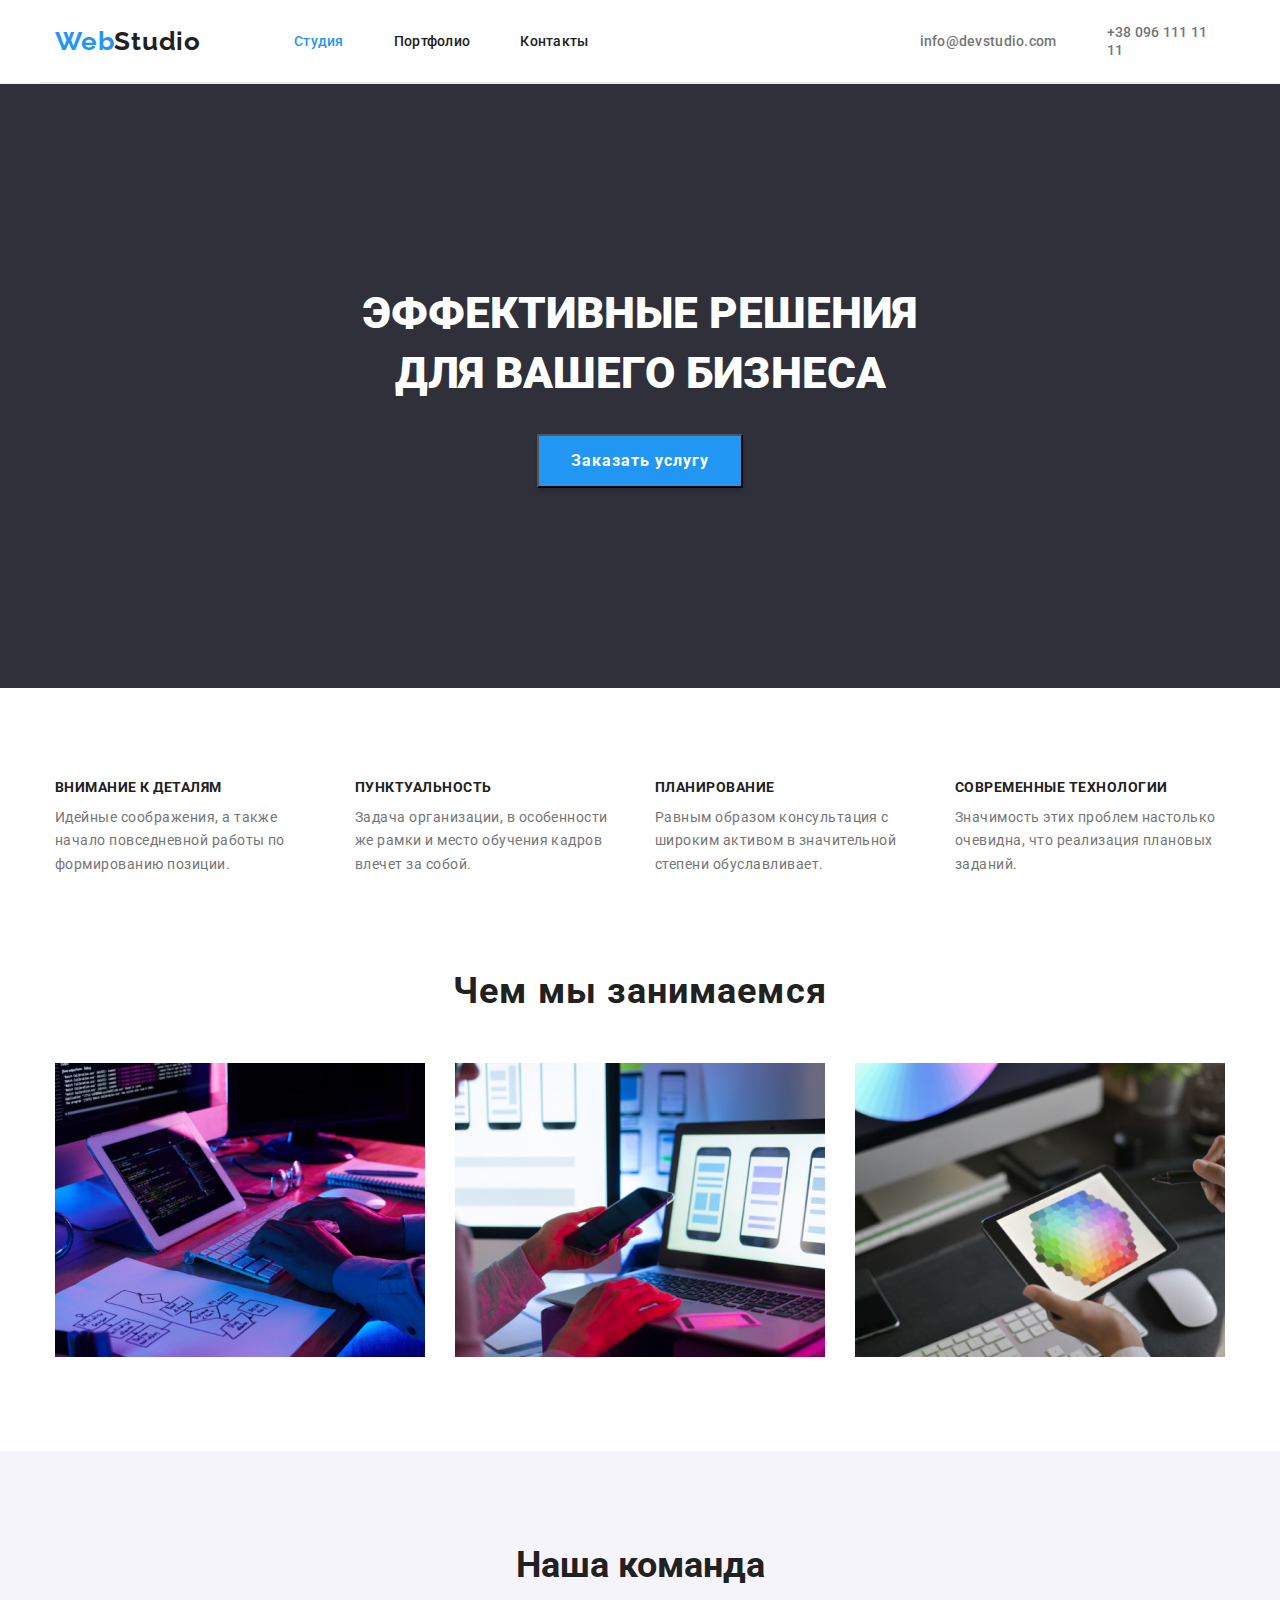
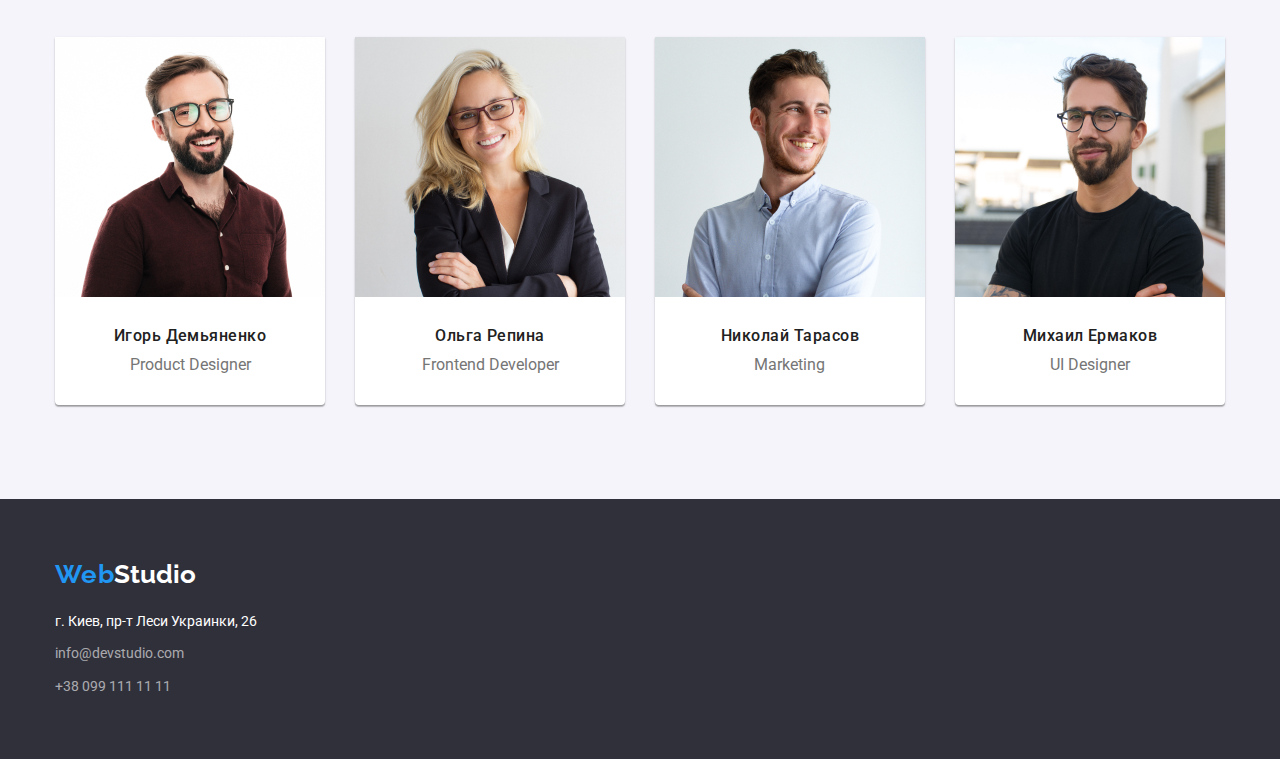
==== index.html @ 9e31efb8 "WOrk-4-Go" ====
<!DOCTYPE html>
<html lang="ru">
<head>
    <meta charset="UTF-8">
    <meta http-equiv="X-UA-Compatible" content="IE=edge">
    <meta name="viewport" content="width=device-width, initial-scale=1.0">
    <title>homework-1</title>
    <link href="https://fonts.googleapis.com/css2?family=Raleway:wght@700&family=Roboto:wght@400;500;700;900&display=swap" rel="stylesheet">
    <link rel="stylesheet" href=https://cdnjs.cloudflare.com/ajax/libs/modern-normalize/1.0.0/modern-normalize.min.css>
    <link rel="stylesheet" href="css/styles.css">
</head>
<body>
    <header class="header">
        <div class="conteiner header">
        <nav class="nav">
            <a class="logo" href="index.html"><span class="web">Web</span><span class="studio">Studio</span></a>
            <ul class="menu-list">
                <li class="item"><a class="menu-element menu-element-active" href="index.html">Студия</a></li>
                <li class="item"><a class="menu-element" href="portfolio.html">Портфолио</a></li>
                <li class="item"><a class="menu-element" href="">Контакты</a></li>
            </ul>
        </nav>
        <ul class="contacts-list">
            <li class="contact-item"><a class="header-contact" href="info@devstudio.com">info@devstudio.com</a></li>
            <li class="contact-item"><a class="header-contact" href="380961111111">+38 096 111 11 11</a></li>
        </ul>
    </div>
    </header>
    <main>
        <section class="hero section">
        <div class="conteiner">
            <h1 class="hero-text">ЭФФEКТИВНЫЕ РЕШЕНИЯ<br> ДЛЯ ВАШЕГО БИЗНЕСА</h1>
            <button class="hero-button" type="button">Заказать услугу</button>
        </div>
        </section>
        <section class="section">
            <div class="conteiner">
            <h2 class="shadow-title">Примеры работ</h2>
            <ul class="list-first">
                <li class="item-first">
                    <h3 class="title-first">ВНИМАНИЕ К ДЕТАЛЯМ</h3>
                    <p class="text-first">Идейные соображения, а также начало повседневной работы по формированию позиции.</p>
                </li>
                <li class="item-first">
                    <h3 class="title-first">ПУНКТУАЛЬНОСТЬ</h3>
                    <p class="text-first">Задача организации, в особенности же рамки и место обучения кадров влечет за собой.</p>
                </li>
                <li class="item-first">
                    <h3 class="title-first">ПЛАНИРОВАНИЕ</h3>
                    <p class="text-first">Равным образом консультация с широким активом в значительной степени обуславливает.</p>
                </li>
                <li class="item-first">
                    <h3 class="title-first">СОВРЕМЕННЫЕ ТЕХНОЛОГИИ</h3>
                    <p class="text-first">Значимость этих проблем настолько очевидна, что реализация плановых заданий.</p>
                </li>
            </ul>
            </div>
        </section>
        <section class="section section-two">
            <div class="conteiner">
            <h2 class="second-title">Чем мы занимаемся</h2>
            <ul class="second-list">
                <li class="img"><img src="images/codding.jpg" alt="codding" width=370></li>
                <li class="img"><img src="images/adaptate.jpg" alt="codding" width=370></li>
                <li class="img" ><img src="images/disign.jpg" alt="design" width=370></li>
            </ul> 
        </div>      
        </section>
        <section class="section-three section">
            <div class="conteiner">
            <h2 class="title-three">Наша команда</h2>
            <ul class="names-list">
                <li class="name">
                    <img class="foto" src="images/igor.jpg" alt="Igor" width=270 height=260>
                <div class="names-info">
                    <h3 class="title-name">Игорь Демьяненко</h3>
                    <p class="name-info">Product Designer</p>
                </div>
                </li>
                <li class="name">
                    <img class="foto" src="images/olga.jpg" alt="Olga" width=270 height=260>
                <div class="names-info">
                    <h3 class="title-name">Ольга Репина</h3>
                    <p class="name-info">Frontend Developer</p>
                </div>
                </li>
                <li class="name">
                    <img class="foto" src="images/nikolai.jpg" alt="Nikolai" width=270 height=260>
                <div class="names-info">
                    <h3 class="title-name">Николай Тарасов</h3>
                    <p class="name-info">Marketing</p>
                </div>
                </li>
                <li class="name">
                    <img class="foto" src="images/mihail.jpg" alt="Mihail" width=270 height=260>
                <div class="names-info">
                    <h3 class="title-name">Михаил Ермаков</h3>
                    <p class="name-info">UI Designer</p>
                </div>
                </li>
            </ul>
        </div>
        </section>
    </main>
    <footer class="footer">
        <div class="conteiner">
        <a href="index.html"><span class="web">Web</span><span class="studio-footer">Studio</span></a>
            <address class="address-info">
            <p class="address">г. Киев, пр-т Леси Украинки, 26</p>
            <ul class="info-footer-list">
                <li class="footer-item"><a class="info" href="info@devstudio.com">info@devstudio.com</a></li>
                <li class="footer-item"><a class="info" href="380991111111">+38 099 111 11 11</a></li>
            </ul>
        </address>
        </div>
    </footer>
</body>
</html>
---- css/styles.css ----
:root {
    --border-color:#eeeeee;
    --border-color-header:#ECECEC;
    --background-color: #ffffff;
    --background-footer: #2F303A;
    --background-section-three: #F5F4FA;
    --portfolio-background:#ffffff;
    --text-color: #212121;
    --under-text-color: #757575;
    --animation-links: #2196F3;
    --animation-bottons: #2196F3;
    --buttons-background: #F5F4FA;
    --animation-button-focus:#ffffff;
    --logo: #2196F3; 
    --log:#ffffff;
    --address:#ffffff;
    --info:rgba(255, 255, 255, 0.6);
    --shadow-title: #ffffff;
    --background-hero: #2F303A;
    --hero-color:#ffffff;
    --hero-button-background:#2196F3;
    --hero-button-color:#ffffff;
    --border-name:#ffffff;

}
body{
    font-family: Roboto, sans-serif;
    font-style: normal;
    font-weight: normal;
    color: var(--text-color);
 }
 a {text-decoration: none}
 ul{list-style: none}
    h1,
    h2,
    h3,
    h4, 
    h5,
    h6,
    ul,
    p {margin: 0; padding: 0}
    img{
        display: block;
        width: 100%;
        height: auto;
    }
.conteiner  {
    width: 1200px;
    margin: 0 auto;
    padding:0 15px;
}
.section{
    padding-top: 94px ;
    padding-bottom: 94px;
}
 /* HEADER */
 .header{
    display:flex;
    border-bottom: 1px solid var(--border-color-header);
}
 .nav{
     display:flex;
     align-items: center;
 }
 .menu-list{
     display: flex;
     margin-right: 331px;
     margin-left: 93px;
}
.item, .menu-element, .header-contact{
     padding-bottom: 32px;
     padding-top: 32px;
}
 .item:not(:first-child) {
     margin-left: 50px;
 }
 .contacts-list{
     display: flex;
     align-items: center;
}
.contacts-list .contact-item:last-child{
    margin-left: 50px;
 }
 .web, .studio{
    font-family: Raleway;
    font-weight: bold;
    font-size: 26px;
    line-height: 1.19; 
    color: var(--text-color);
    letter-spacing: 0.03em;
    padding-bottom: 25px;
    padding-top: 24px;
}
 .web{
     color:var(--logo);
     letter-spacing: 0.03em;
 }
 .menu-element{
    font-weight: 500;
    font-size: 14px;
    line-height: 1.14;
    letter-spacing: 0.02em;
    color:inherit;
 }
 .menu-element:focus, .menu-element:hover {
     color:var(--animation-links);

 }
 .menu-element-active{
     color: var(--animation-links);
 }
 .header-contact{
    font-weight: 500;
    font-size: 14px;
    line-height: 1.14;
    letter-spacing: 0.02em;
    color: var(--under-text-color);}
.header-contact:focus, .header-contact:hover {
        color:var(--animation-links);

}
 /* FOOTER */
.footer{
    background-color: var(--background-footer);
    padding-top: 60px;
    padding-bottom: 60px;
}

 .studio-footer{
    font-family: Raleway;
    font-weight: bold;
    font-size: 26px;
    line-height: 1.19;
    color: var(--log);
    }
.address-info{
    margin-top: 20px; 
}
.address{
    font-style: normal; /*destroed italic */
    font-weight: normal;
    font-size: 14px;
    line-height: 1.71;
    color: var(--log);
    margin-bottom: 9px;
}
.info{
    font-style: normal; /*destroed italic */
    font-size: 14px;
    line-height: 1.71;
    color: var(--info);
}
.footer-item{
margin-top: 9px;
}
.info:focus, .info:hover{
    color:var(--animation-links);
}

 /* INDEX-MAIN */
 /* hero-section */
 .shadow-title{
    color: var(--shadow-title);
    margin-bottom: -30px;
 }
 .shadow-title-portfolio{
 color: var(--portfolio-background);
 }
 .hero{
     background-color: var(--background-hero);
     color: var(--hero-color);
     display: flex;
     flex-direction: column;
     align-items: center;
     padding-top: 200px;
     padding-bottom: 200px;
 }
.hero-text{
    font-weight: 900;
    font-size: 44px;
    line-height: 1.36;
    margin-bottom: 30px;
    display: flex;
    text-align: center;
    justify-content: center;
}
 .hero-button{
    font-family: inherit;
     background-color: var(--hero-button-background);
     color: var(--hero-button-color);
     font-weight: bold;
     font-size: 16px;
     line-height: 1.87;
     cursor:pointer;
     padding: 10px 32px 10px 32px;
     letter-spacing: 0.06em;
     display: flex;
     justify-content: center;
     margin: auto;
     box-shadow: 0px 4px 4px rgba(0, 0, 0, 0.15);
}
/* section-one */
.list-first{
    display: flex;
    letter-spacing: 0.03em;
}
.list-first .item-first{
    width: 270px;
}
.list-first .item-first:not(:first-child){
    margin-left: 30px;
}
.title-first{
    font-weight: bold;
    font-size: 14px;
    line-height: 1.14;
    margin-bottom: 10px;
}
.text-first{
    font-size: 14px;
    line-height: 1.71;
    color: var(--under-text-color);
}
/* section-two */
.section-two{
    padding-top: 0px;
}
.second-title{
    font-weight: bold;
    font-size: 36px;
    line-height: 1.16;
    letter-spacing: 0.03em;
    margin-bottom: 50px;
    display: flex;
    justify-content: center;
}
.second-list{
    display: flex;
}
.second-list .img:not(:last-child){
    margin-right: 30px;
}

/* section-three */
.section-three{
background-color: var(--background-section-three);align-items: center;
}
.card-three{
    display: flex;
    flex-direction: column;
    align-items: center;
}
.title-three{
    font-weight: bold;
    font-size: 36px;
    line-height: 1.16;
    display: flex;
    justify-content: center;
    margin-bottom: 50px;
}
.names-list{
    display: flex;
}
.names-list .name:not(:last-child){
        margin-right: 30px;
    }
.names-info{
    display: flex;
    flex-direction: column;
    align-items: center;
    padding-top: 30px;
    padding-bottom: 30px;

}
.name{
    display: flex;
    flex-direction: column;
    align-items: center;
    border-radius: 0px 0px 4px 4px;
    box-shadow: 0px 1px 3px rgba(0, 0, 0, 0.12),0px 1px 1px rgba(0, 0, 0, 0.14), 0px 2px 1px rgba(0, 0, 0, 0.2);
    background-color: var(--border-name);
}
.title-name{
    font-weight: 500;
    font-size: 16px;
    line-height: 1.18;
    letter-spacing: 0.03em;
    margin-bottom: 10px;
}
.name-info{
    font-size: 16px;
    line-height: 1.18;
    color: var(--under-text-color);
}
/* PORTFOLIO-MAIN */
/* buttons */
.portfolio{
    background-color:var(--portfolio-background);
}
.portfolio-menu-item{
    border-radius: 4px;
}
.portfolio-menu-list{
    display: flex;
    justify-content: center;
    margin-bottom: 50px;
}
.portfolio-menu-item:not(:last-child){
    margin-right: 8px;
}
.button-item{
    font-family: inherit;
    font-weight: 500;
    font-size: 16px;
    line-height: 1.62;
    cursor:pointer;
    letter-spacing: 0.03em;
    background-color: var(--buttons-background);
    padding: 6px 22px;
    border:none;
    border-radius: 4px;
}
.active{
    background-color: var(--animation-bottons);
    color: var(--animation-button-focus); 
}
.button-item:hover,
.button-item:focus{
    background-color: var(--animation-bottons);
    color: var(--animation-button-focus);
}
/* portfolio */
.portfolio-menu{
display: flex;
flex-wrap: wrap;
}
.portfolio-item:nth-child(3n + 3){
    margin-right: 0;
    }
.portfolio-item:nth-last-child(-n + 3){
    margin-bottom: 0;
    }
.portfolio-item{
margin-right:30px;
margin-bottom: 30px;
}
.portfolio-info{
border-left: 1px solid var(--border-color);
border-bottom: 1px solid var(--border-color);
border-right: 1px solid var(--border-color);
padding-top: 20px;
padding-left: 24px;
padding-bottom: 20px;
}
.portfolio-title{
    font-weight: bold;
    font-size: 18px;
    line-height: 2;
    color: var(--text-color);
    margin-bottom: 4px;
}
.portfolio-text{
    font-size: 16px;
    line-height: 1.87;
    color: var(--under-text-color);
}
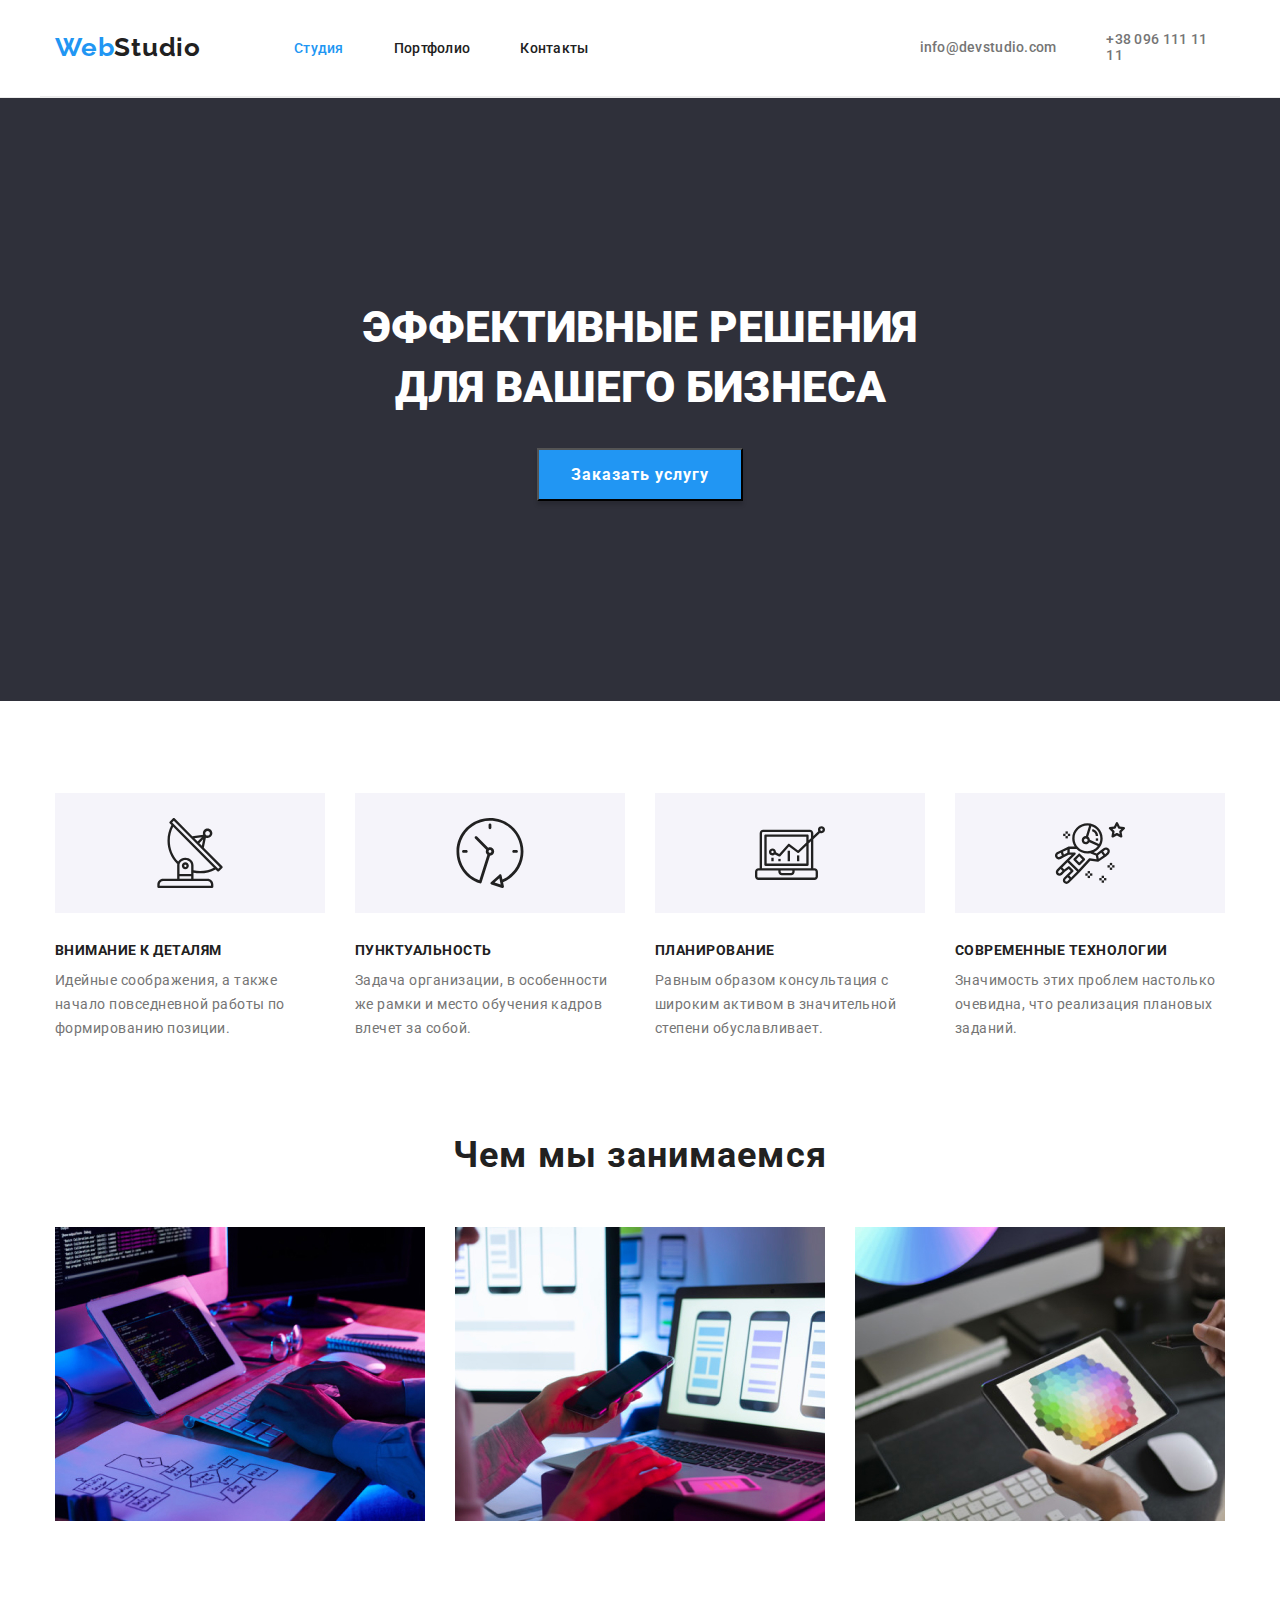
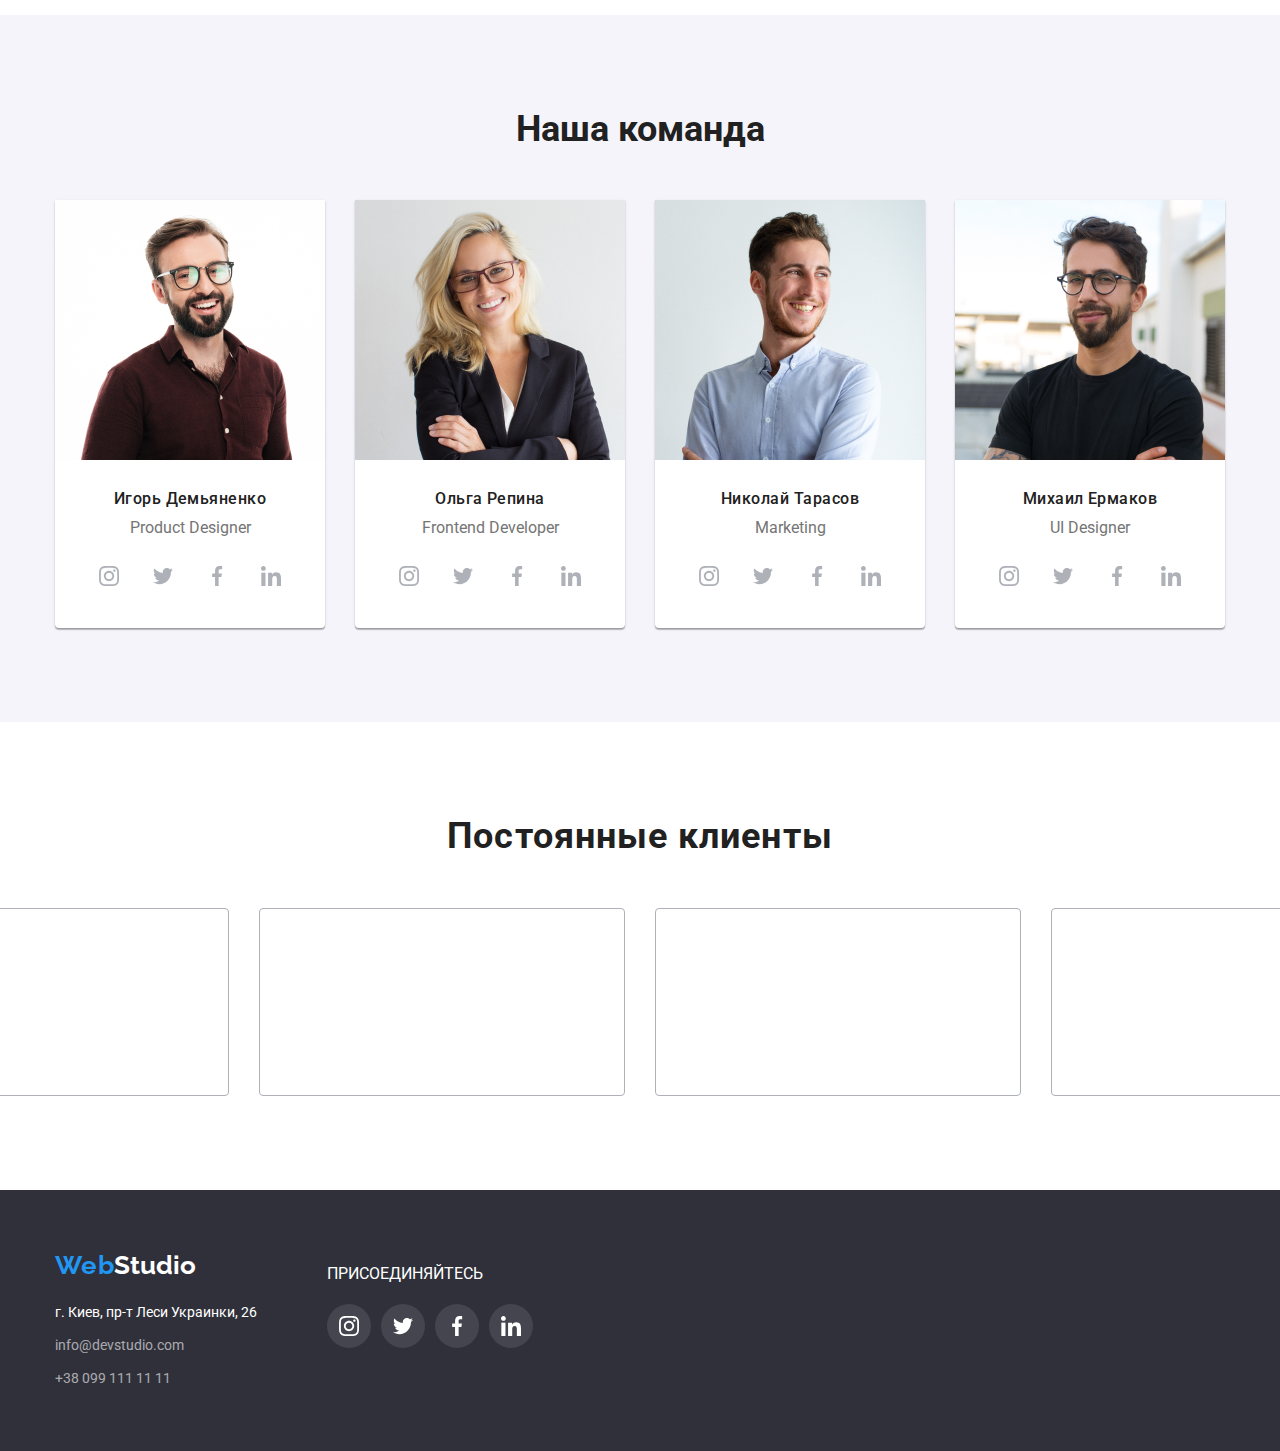
==== commit 5a7fc175: "conp" ====
--- a/index.html
+++ b/index.html
@@ -21,9 +21,17 @@
             </ul>
         </nav>
         <ul class="contacts-list">
-            <li class="contact-item"><a class="header-contact" href="info@devstudio.com">info@devstudio.com</a></li>
-            <li class="contact-item"><a class="header-contact" href="380961111111">+38 096 111 11 11</a></li>
-        </ul>
+            <li class="contact-item"> 
+                <a class="header-contact" href="info@devstudio.com">
+                    <svg class="icon-mail" width="16" height="12">
+                        <use href="./images/symbol-defs.svg#envelope"></use>
+                    </svg>info@devstudio.com</a></li>
+            <li class="contact-item">
+                <a class="header-contact" href="380961111111">
+                    <svg class="icon-phone" width="10" height="16">
+                        <use href="./images/symbol-defs.svg#telefon"></use>
+                    </svg>+38 096 111 11 11</a></li>
+            </ul>
     </div>
     </header>
     <main>
@@ -38,18 +46,38 @@
             <h2 class="shadow-title">Примеры работ</h2>
             <ul class="list-first">
                 <li class="item-first">
+                    <div class="icon-background">
+                    <svg class="icon-first" width="70" height="70">
+                        <use href="./images/symbol-defs.svg#antenna"></use>
+                    </svg>
+                    </div>
                     <h3 class="title-first">ВНИМАНИЕ К ДЕТАЛЯМ</h3>
                     <p class="text-first">Идейные соображения, а также начало повседневной работы по формированию позиции.</p>
                 </li>
                 <li class="item-first">
+                    <div class="icon-background">
+                    <svg class="icon-first" width="70" height="70">
+                        <use href="./images/symbol-defs.svg#clock"></use>
+                    </svg>
+                    </div>
                     <h3 class="title-first">ПУНКТУАЛЬНОСТЬ</h3>
                     <p class="text-first">Задача организации, в особенности же рамки и место обучения кадров влечет за собой.</p>
                 </li>
                 <li class="item-first">
+                    <div class="icon-background">
+                    <svg class="icon-first" width="70" height="70">
+                        <use href="./images/symbol-defs.svg#diagram"></use>
+                    </svg>
+                    </div>
                     <h3 class="title-first">ПЛАНИРОВАНИЕ</h3>
                     <p class="text-first">Равным образом консультация с широким активом в значительной степени обуславливает.</p>
                 </li>
                 <li class="item-first">
+                    <div class="icon-background">
+                    <svg class="icon-first" width="70" height="70">
+                        <use href="./images/symbol-defs.svg#astronaut"></use>
+                    </svg>
+                    </div>
                     <h3 class="title-first">СОВРЕМЕННЫЕ ТЕХНОЛОГИИ</h3>
                     <p class="text-first">Значимость этих проблем настолько очевидна, что реализация плановых заданий.</p>
                 </li>
@@ -75,6 +103,28 @@
                 <div class="names-info">
                     <h3 class="title-name">Игорь Демьяненко</h3>
                     <p class="name-info">Product Designer</p>
+                    <ul class="icon-names-info">
+                        <li class="icon-list">
+                            <svg class="icon-name" width="20" height="20">
+                                <use href="./images/symbol-defs.svg#instagram"></use>
+                            </svg>
+                        </li>
+                        <li class="icon-list">
+                            <svg class="icon-name" width="20" height="20">
+                                <use href="./images/symbol-defs.svg#twitter"></use>
+                            </svg>
+                        </li>
+                        <li class="icon-list">
+                            <svg class="icon-name" width="20" height="20">
+                                <use href="./images/symbol-defs.svg#facebook"></use>
+                            </svg>
+                        </li>
+                        <li class="icon-list">
+                            <svg class="icon-name" width="20" height="20">
+                                <use href="./images/symbol-defs.svg#linkedin"></use>
+                            </svg>                  
+                        </li>
+                    </ul>
                 </div>
                 </li>
                 <li class="name">
@@ -82,6 +132,28 @@
                 <div class="names-info">
                     <h3 class="title-name">Ольга Репина</h3>
                     <p class="name-info">Frontend Developer</p>
+                    <ul class="icon-names-info">
+                        <li class="icon-list">
+                            <svg class="icon-name" width="20" height="20">
+                                <use href="./images/symbol-defs.svg#instagram"></use>
+                            </svg>
+                        </li>
+                        <li class="icon-list">
+                            <svg class="icon-name" width="20" height="20">
+                                <use href="./images/symbol-defs.svg#twitter"></use>
+                            </svg>
+                        </li>
+                        <li class="icon-list">
+                            <svg class="icon-name" width="20" height="20">
+                                <use href="./images/symbol-defs.svg#facebook"></use>
+                            </svg>
+                        </li>
+                        <li class="icon-list">
+                            <svg class="icon-name" width="20" height="20">
+                                <use href="./images/symbol-defs.svg#linkedin"></use>
+                            </svg>                  
+                        </li>
+                    </ul>
                 </div>
                 </li>
                 <li class="name">
@@ -89,6 +161,28 @@
                 <div class="names-info">
                     <h3 class="title-name">Николай Тарасов</h3>
                     <p class="name-info">Marketing</p>
+                    <ul class="icon-names-info">
+                        <li class="icon-list">
+                            <svg class="icon-name" width="20" height="20">
+                                <use href="./images/symbol-defs.svg#instagram"></use>
+                            </svg>
+                        </li>
+                        <li class="icon-list">
+                            <svg class="icon-name" width="20" height="20">
+                                <use href="./images/symbol-defs.svg#twitter"></use>
+                            </svg>
+                        </li>
+                        <li class="icon-list">
+                            <svg class="icon-name" width="20" height="20">
+                                <use href="./images/symbol-defs.svg#facebook"></use>
+                            </svg>
+                        </li>
+                        <li class="icon-list">
+                            <svg class="icon-name" width="20" height="20">
+                                <use href="./images/symbol-defs.svg#linkedin"></use>
+                            </svg>                  
+                        </li>
+                    </ul>
                 </div>
                 </li>
                 <li class="name">
@@ -96,14 +190,74 @@
                 <div class="names-info">
                     <h3 class="title-name">Михаил Ермаков</h3>
                     <p class="name-info">UI Designer</p>
+                    <ul class="icon-names-info">
+                        <li class="icon-list">
+                            <svg class="icon-name" width="20" height="20">
+                                <use href="./images/symbol-defs.svg#instagram"></use>
+                            </svg>
+                        </li>
+                        <li class="icon-list">
+                            <svg class="icon-name" width="20" height="20">
+                                <use href="./images/symbol-defs.svg#twitter"></use>
+                            </svg>
+                        </li>
+                        <li class="icon-list">
+                            <svg class="icon-name" width="20" height="20">
+                                <use href="./images/symbol-defs.svg#facebook"></use>
+                            </svg>
+                        </li>
+                        <li class="icon-list">
+                            <svg class="icon-name" width="20" height="20">
+                                <use href="./images/symbol-defs.svg#linkedin"></use>
+                            </svg>                  
+                        </li>
+                    </ul>
                 </div>
                 </li>
             </ul>
+        </div>
+        </section>
+        <section class="section">
+        <div class="conteiner clients-section">
+            <h2 class="clients-title">Постоянные клиенты</h2>
+        <ul class="clients">
+            <li class="clients-icon">
+                <svg class="icon-client">
+                    <use href="./images/symbol-defs.svg#Logo"></use>
+                </svg>
+            </li>
+            <li class="clients-icon">
+                <svg class="icon-client">
+                    <use href="./images/symbol-defs.svg#Logo-1"></use>
+                </svg>
+            </li>
+            <li class="clients-icon">
+                <svg class="icon-client">
+                    <use href="./images/symbol-defs.svg#Logo-2"></use>
+                </svg>
+            </li>
+            <li class="clients-icon">
+                <svg class="icon-client">
+                    <use href="./images/symbol-defs.svg#Logo-3"></use>
+                </svg>
+            </li>
+            <li class="clients-icon">
+                <svg class="icon-client">
+                    <use href="./images/symbol-defs.svg#Logo-4"></use>
+                </svg>
+            </li>  
+            <li class="clients-icon">
+                <svg class="icon-client">
+                    <use href="./images/symbol-defs.svg#Logo-5"></use>
+                </svg>
+            </li>  
+        </ul>
         </div>
         </section>
     </main>
     <footer class="footer">
-        <div class="conteiner">
+        <div class="conteiner conteiner-position">
+        <div>
         <a href="index.html"><span class="web">Web</span><span class="studio-footer">Studio</span></a>
             <address class="address-info">
             <p class="address">г. Киев, пр-т Леси Украинки, 26</p>
@@ -113,6 +267,39 @@
             </ul>
         </address>
         </div>
+        <div class="join-place">
+        <p class="join">ПРИСОЕДИНЯЙТЕСЬ</p>
+        <ul class="icon-footer-info">
+            <li class="icon-list-footer">
+                <svg class="icon-footer" width="20" height="20">
+                    <use href="./images/symbol-defs.svg#instagram"></use>
+                </svg>
+            </li>
+            <li class="icon-list-footer">
+                <svg class="icon-footer" width="20" height="20">
+                    <use href="./images/symbol-defs.svg#twitter"></use>
+                </svg>
+            </li>
+            <li class="icon-list-footer">
+                <svg class="icon-footer" width="20" height="20">
+                    <use href="./images/symbol-defs.svg#facebook"></use>
+                </svg>
+            </li>
+            <li class="icon-list-footer">
+                <svg class="icon-footer" width="20" height="20">
+                    <use href="./images/symbol-defs.svg#linkedin"></use>
+                </svg>                  
+            </li>
+        </ul>
+        </div>
+        </div>
     </footer>
 </body>
-</html>+</html>
+
+                            
+                            
+                            
+                            
+                            
+                            --- a/css/styles.css
+++ b/css/styles.css
@@ -10,7 +10,7 @@
     --animation-links: #2196F3;
     --animation-bottons: #2196F3;
     --buttons-background: #F5F4FA;
-    --animation-button-focus:#ffffff;
+    --animatmaion-button-focus:#ffffff;
     --logo: #2196F3; 
     --log:#ffffff;
     --address:#ffffff;
@@ -21,6 +21,8 @@
     --hero-button-background:#2196F3;
     --hero-button-color:#ffffff;
     --border-name:#ffffff;
+    --icon-background:#F5F4FA;
+    --icon-names-color:#AFB1B8;
 
 }
 body{
@@ -64,7 +66,7 @@
  }
  .menu-list{
      display: flex;
-     margin-right: 331px;
+     margin-right: 305px;
      margin-left: 93px;
 }
 .item, .menu-element, .header-contact{
@@ -79,7 +81,7 @@
      align-items: center;
 }
 .contacts-list .contact-item:last-child{
-    margin-left: 50px;
+    margin-left: 30px;
  }
  .web, .studio{
     font-family: Raleway;
@@ -88,8 +90,7 @@
     line-height: 1.19; 
     color: var(--text-color);
     letter-spacing: 0.03em;
-    padding-bottom: 25px;
-    padding-top: 24px;
+    
 }
  .web{
      color:var(--logo);
@@ -110,14 +111,28 @@
      color: var(--animation-links);
  }
  .header-contact{
+    display: flex;
+    align-items: center;
     font-weight: 500;
     font-size: 14px;
     line-height: 1.14;
     letter-spacing: 0.02em;
     color: var(--under-text-color);}
-.header-contact:focus, .header-contact:hover {
+    .header-contact:focus, .header-contact:hover {
         color:var(--animation-links);
-
+        fill:var(--animation-links);
+}
+.header-contact:focus .icon-mail, .header-contact:hover .icon-mail  {
+    color:var(--animation-links);
+    fill:var(--animation-links);
+}
+.header-contact:focus .icon-phone, .header-contact:hover .icon-phone  {
+    color:var(--animation-links);
+    fill:var(--animation-links);
+}
+.icon-mail, .icon-phone{
+    margin-right: 10px;
+    fill: var(--under-text-color);
 }
  /* FOOTER */
 .footer{
@@ -155,6 +170,38 @@
 }
 .info:focus, .info:hover{
     color:var(--animation-links);
+}
+.conteiner-position{
+    display: flex;
+}
+.icon-footer-info{
+    display: flex;
+    align-items: center;
+    margin-top: 20px;
+}
+.icon-footer{
+    display: flex;
+    align-items: center;
+}
+.icon-list-footer{
+    padding: 12px;
+    background: rgba(255, 255, 255, 0.1);
+    border-radius: 50%;
+}
+.icon-list-footer:hover, .icon-list-footer:focus{
+background-color: var(--animation-bottons);
+cursor: pointer;
+}
+.join-place{
+    margin-top: 15px;
+    margin-left: 70px;
+    fill: var(--animatmaion-button-focus);
+}
+.icon-footer-info .icon-list-footer:not(:last-child){
+    margin-right: 10px;
+}
+.join{
+    color: var(--address);   
 }
 
  /* INDEX-MAIN */
@@ -204,8 +251,15 @@
     display: flex;
     letter-spacing: 0.03em;
 }
-.list-first .item-first{
-    width: 270px;
+.icon-background{
+    display: flex;
+    justify-content: center;
+    padding: 25px 100px;
+    margin-bottom: 30px;
+    background-color: var(--icon-background);
+}
+.icon-first{
+    fill:var(--text-color);
 }
 .list-first .item-first:not(:first-child){
     margin-left: 30px;
@@ -240,7 +294,35 @@
 .second-list .img:not(:last-child){
     margin-right: 30px;
 }
-
+/*Klients-section*/
+.clients-section{
+    display: flex;
+    flex-direction: column;
+    align-items: center;
+}
+.clients-title{
+font-weight: bold;
+font-size: 36px;
+line-height: 1.16;
+letter-spacing: 0.03em;
+color: var(--text-color);
+}
+.clients{
+    display: flex;
+    margin-top: 50px;
+}
+.clients-icon{
+    border: 1px solid var(--icon-names-color);
+    border-radius: 4px;
+    padding: 16px 32px;
+}
+.icon-client{
+    fill: var(--icon-names-color);
+}
+
+.clients .clients-icon:not(:last-child){
+margin-right: 30px;
+}
 /* section-three */
 .section-three{
 background-color: var(--background-section-three);align-items: center;
@@ -260,6 +342,7 @@
 }
 .names-list{
     display: flex;
+
 }
 .names-list .name:not(:last-child){
         margin-right: 30px;
@@ -278,7 +361,7 @@
     align-items: center;
     border-radius: 0px 0px 4px 4px;
     box-shadow: 0px 1px 3px rgba(0, 0, 0, 0.12),0px 1px 1px rgba(0, 0, 0, 0.14), 0px 2px 1px rgba(0, 0, 0, 0.2);
-    background-color: var(--border-name);
+    background-color: var(--background-color);
 }
 .title-name{
     font-weight: 500;
@@ -291,6 +374,31 @@
     font-size: 16px;
     line-height: 1.18;
     color: var(--under-text-color);
+}
+.icon-names-info{
+    display: flex;
+    margin-top: 16px;
+}
+.icon-list{
+    background-color:var(--background-color);
+    border-radius: 50%;
+    padding: 12px;
+}
+.icon-list:hover, .icon-list:focus{
+    background-color: var(--animation-bottons) ;
+    fill: var(--background-color);
+    cursor:pointer;
+}
+.icon-list:not(:last-child){
+    margin-right:10px;
+}
+.icon-name{
+    fill:var(--icon-names-color);
+    display: flex;
+    align-items: center;
+}
+.icon-list:hover .icon-name, .icon-list:focus .icon-name{
+    fill: var(--background-color);
 }
 /* PORTFOLIO-MAIN */
 /* buttons */
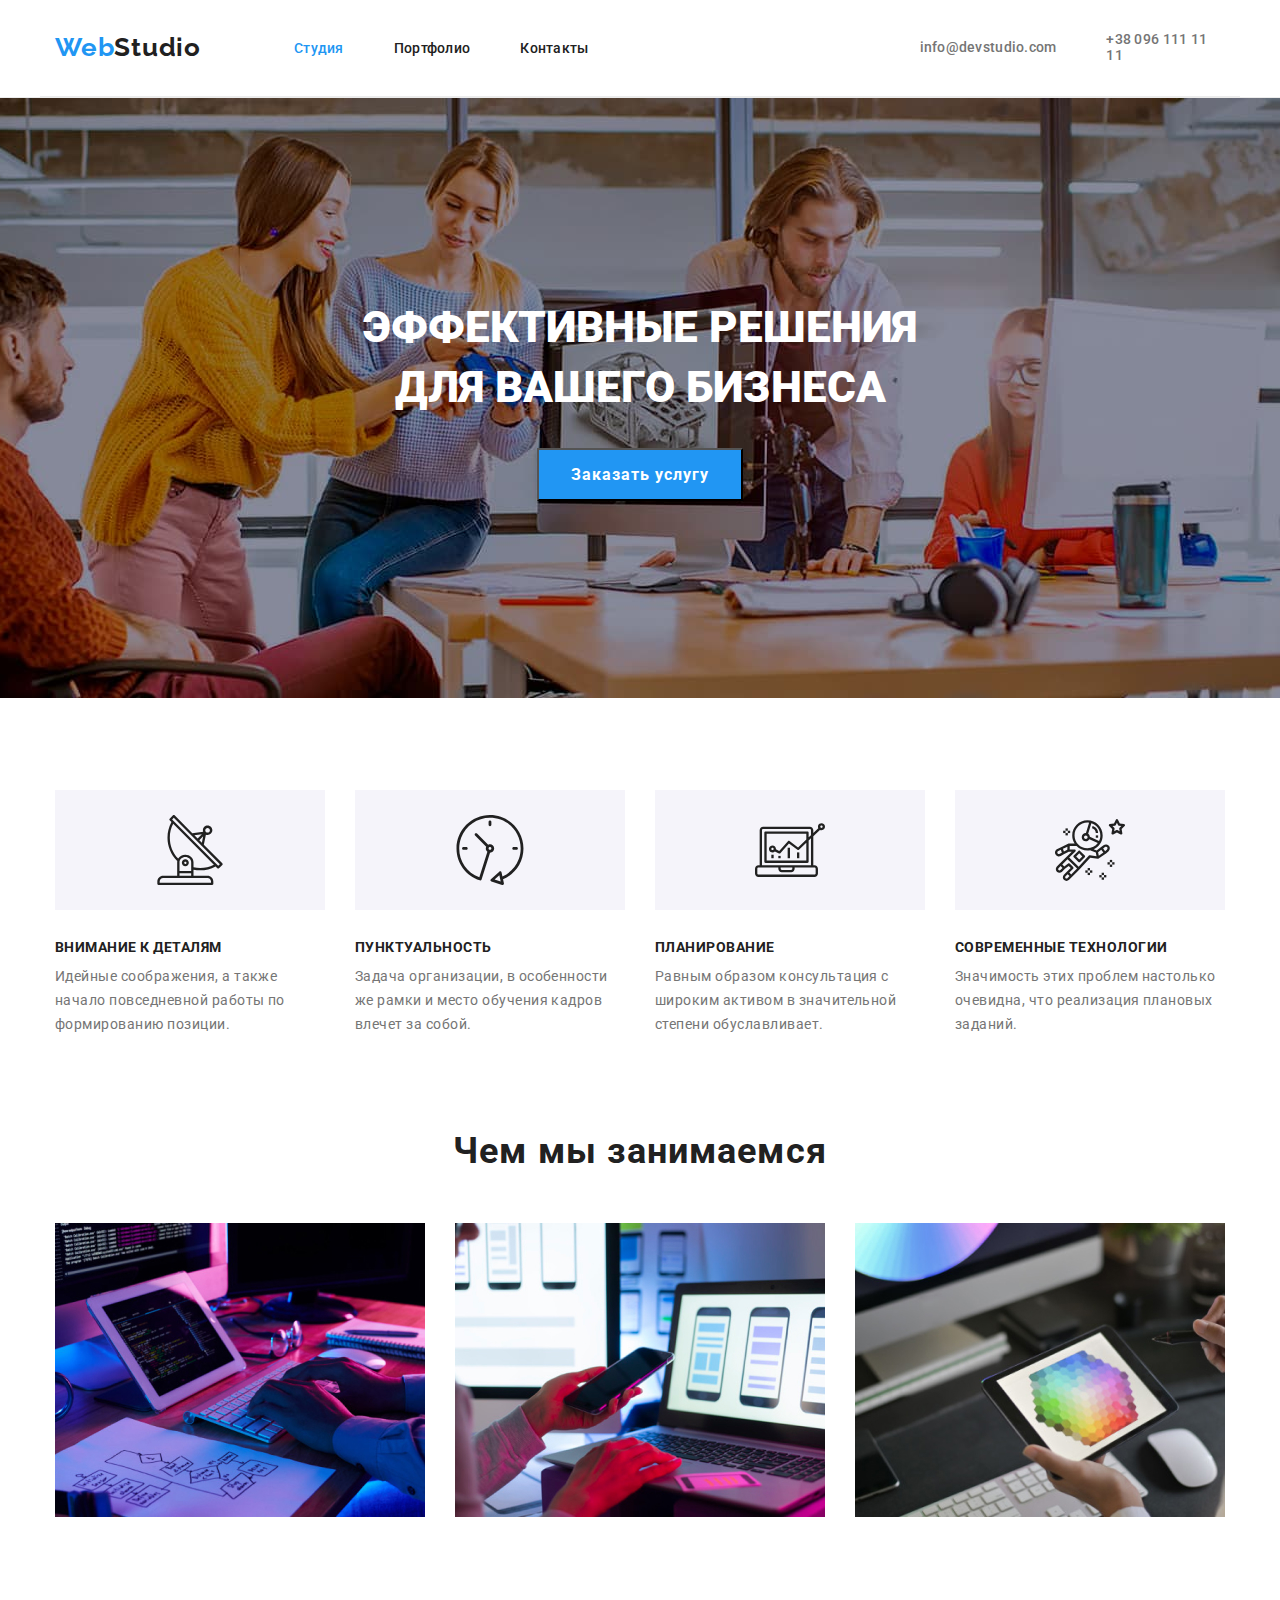
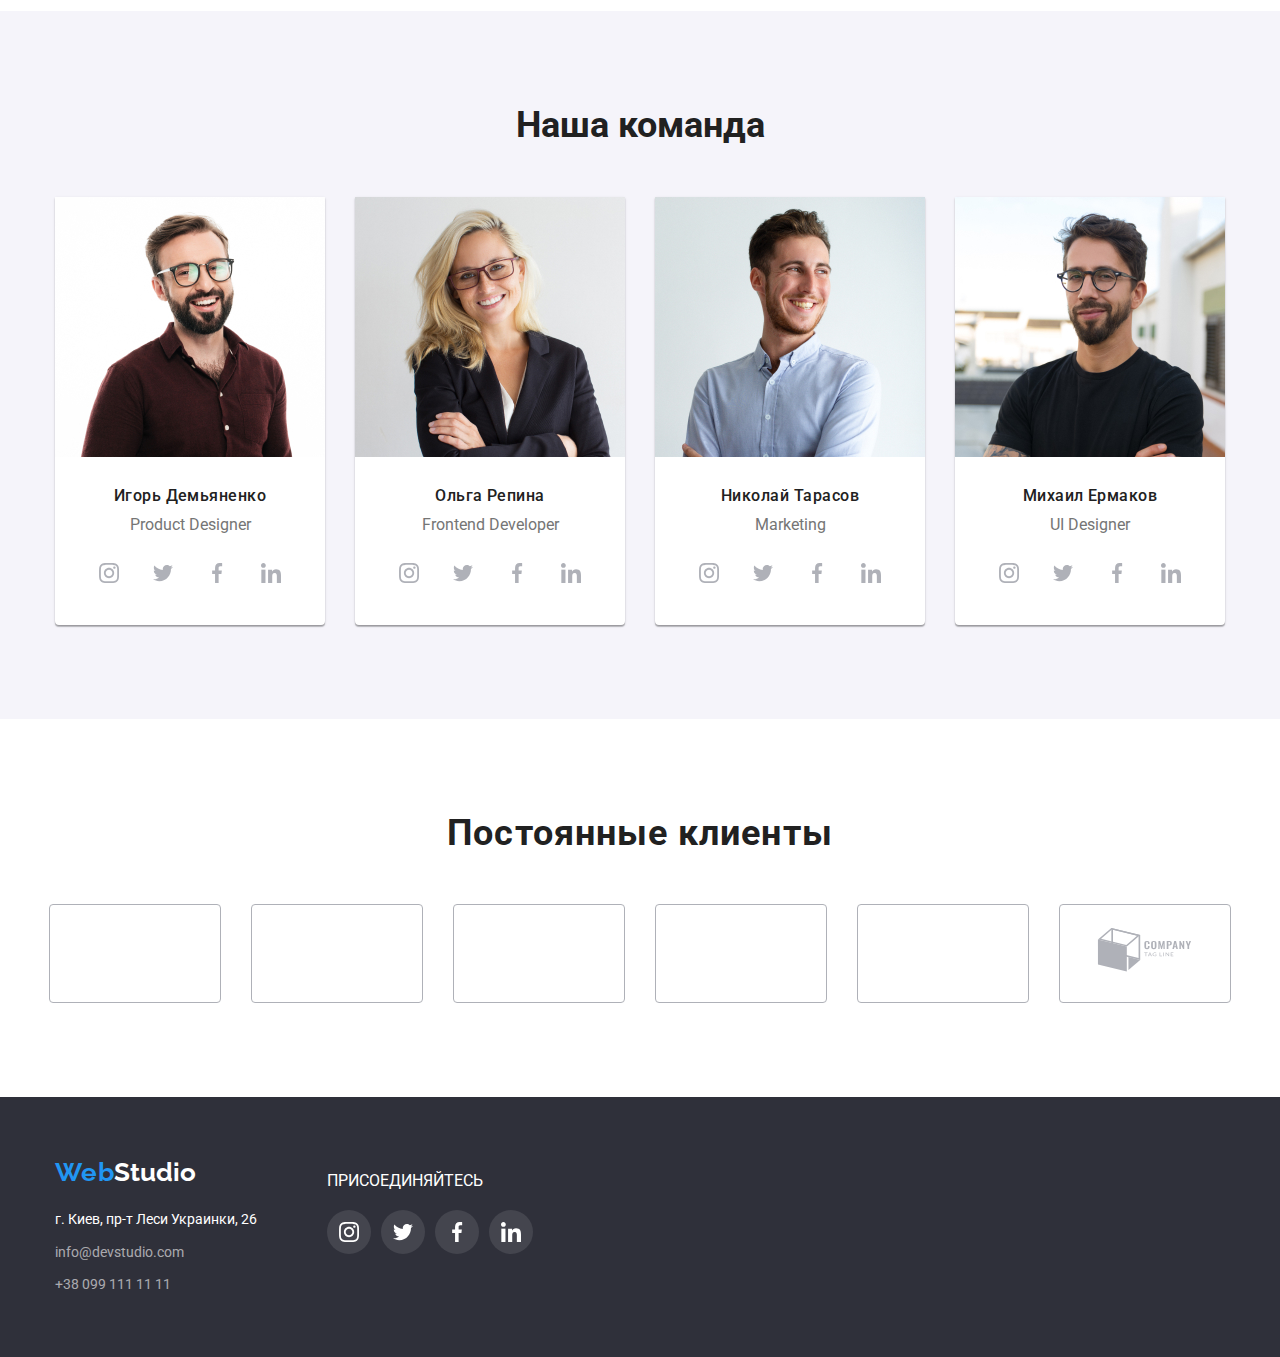
==== commit 4f041017: "complete-3" ====
--- a/index.html
+++ b/index.html
@@ -35,7 +35,7 @@
     </div>
     </header>
     <main>
-        <section class="hero section">
+        <section class="hero section hero-foto">
         <div class="conteiner">
             <h1 class="hero-text">ЭФФEКТИВНЫЕ РЕШЕНИЯ<br> ДЛЯ ВАШЕГО БИЗНЕСА</h1>
             <button class="hero-button" type="button">Заказать услугу</button>
@@ -222,32 +222,32 @@
             <h2 class="clients-title">Постоянные клиенты</h2>
         <ul class="clients">
             <li class="clients-icon">
-                <svg class="icon-client">
+                <svg class="icon-client" width="106" height="60">
                     <use href="./images/symbol-defs.svg#Logo"></use>
                 </svg>
             </li>
             <li class="clients-icon">
-                <svg class="icon-client">
+                <svg class="icon-client" width="106" height="60">
                     <use href="./images/symbol-defs.svg#Logo-1"></use>
                 </svg>
             </li>
             <li class="clients-icon">
-                <svg class="icon-client">
+                <svg class="icon-client" width="106" height="60">
                     <use href="./images/symbol-defs.svg#Logo-2"></use>
                 </svg>
             </li>
             <li class="clients-icon">
-                <svg class="icon-client">
+                <svg class="icon-client" width="106" height="60">
                     <use href="./images/symbol-defs.svg#Logo-3"></use>
                 </svg>
             </li>
             <li class="clients-icon">
-                <svg class="icon-client">
+                <svg class="icon-client" width="106" height="60">
                     <use href="./images/symbol-defs.svg#Logo-4"></use>
                 </svg>
             </li>  
             <li class="clients-icon">
-                <svg class="icon-client">
+                <svg class="icon-client" width="106" height="60">
                     <use href="./images/symbol-defs.svg#Logo-5"></use>
                 </svg>
             </li>  
--- a/css/styles.css
+++ b/css/styles.css
@@ -213,6 +213,14 @@
  .shadow-title-portfolio{
  color: var(--portfolio-background);
  }
+ .hero-foto{
+    max-width: 1600px;
+    height: 600px;
+    margin-left: auto;
+    margin-right: auto;
+    background-position: center;
+    background-image: url("../images/background-hero.jpg");
+}
  .hero{
      background-color: var(--background-hero);
      color: var(--hero-color);
@@ -315,17 +323,21 @@
     border: 1px solid var(--icon-names-color);
     border-radius: 4px;
     padding: 16px 32px;
+    cursor: pointer;
 }
 .icon-client{
     fill: var(--icon-names-color);
 }
-
+.clients-icon:hover .icon-client, .clients-icon:focus .icon-client{
+    fill: var(--animation-bottons);
+}
 .clients .clients-icon:not(:last-child){
 margin-right: 30px;
 }
 /* section-three */
 .section-three{
-background-color: var(--background-section-three);align-items: center;
+background-color: var(--background-section-three);
+align-items: center;
 }
 .card-three{
     display: flex;
@@ -430,12 +442,14 @@
 }
 .active{
     background-color: var(--animation-bottons);
-    color: var(--animation-button-focus); 
+    color: var(--animation-button-focus);
 }
 .button-item:hover,
 .button-item:focus{
     background-color: var(--animation-bottons);
     color: var(--animation-button-focus);
+    box-shadow: 0px 3px 1px rgba(0, 0, 0, 0.1), 0px 1px 2px 
+    rgba(0, 0, 0, 0.08), 0px 2px 2px rgba(0, 0, 0, 0.12);
 }
 /* portfolio */
 .portfolio-menu{
@@ -452,6 +466,10 @@
 margin-right:30px;
 margin-bottom: 30px;
 }
+.portfolio-item:focus, .portfolio-item:hover{
+    box-shadow: 0px 1px 1px rgba(0, 0, 0, 0.12), 0px 4px 4px 
+    rgba(0, 0, 0, 0.06), 1px 4px 6px rgba(0, 0, 0, 0.16);
+}
 .portfolio-info{
 border-left: 1px solid var(--border-color);
 border-bottom: 1px solid var(--border-color);
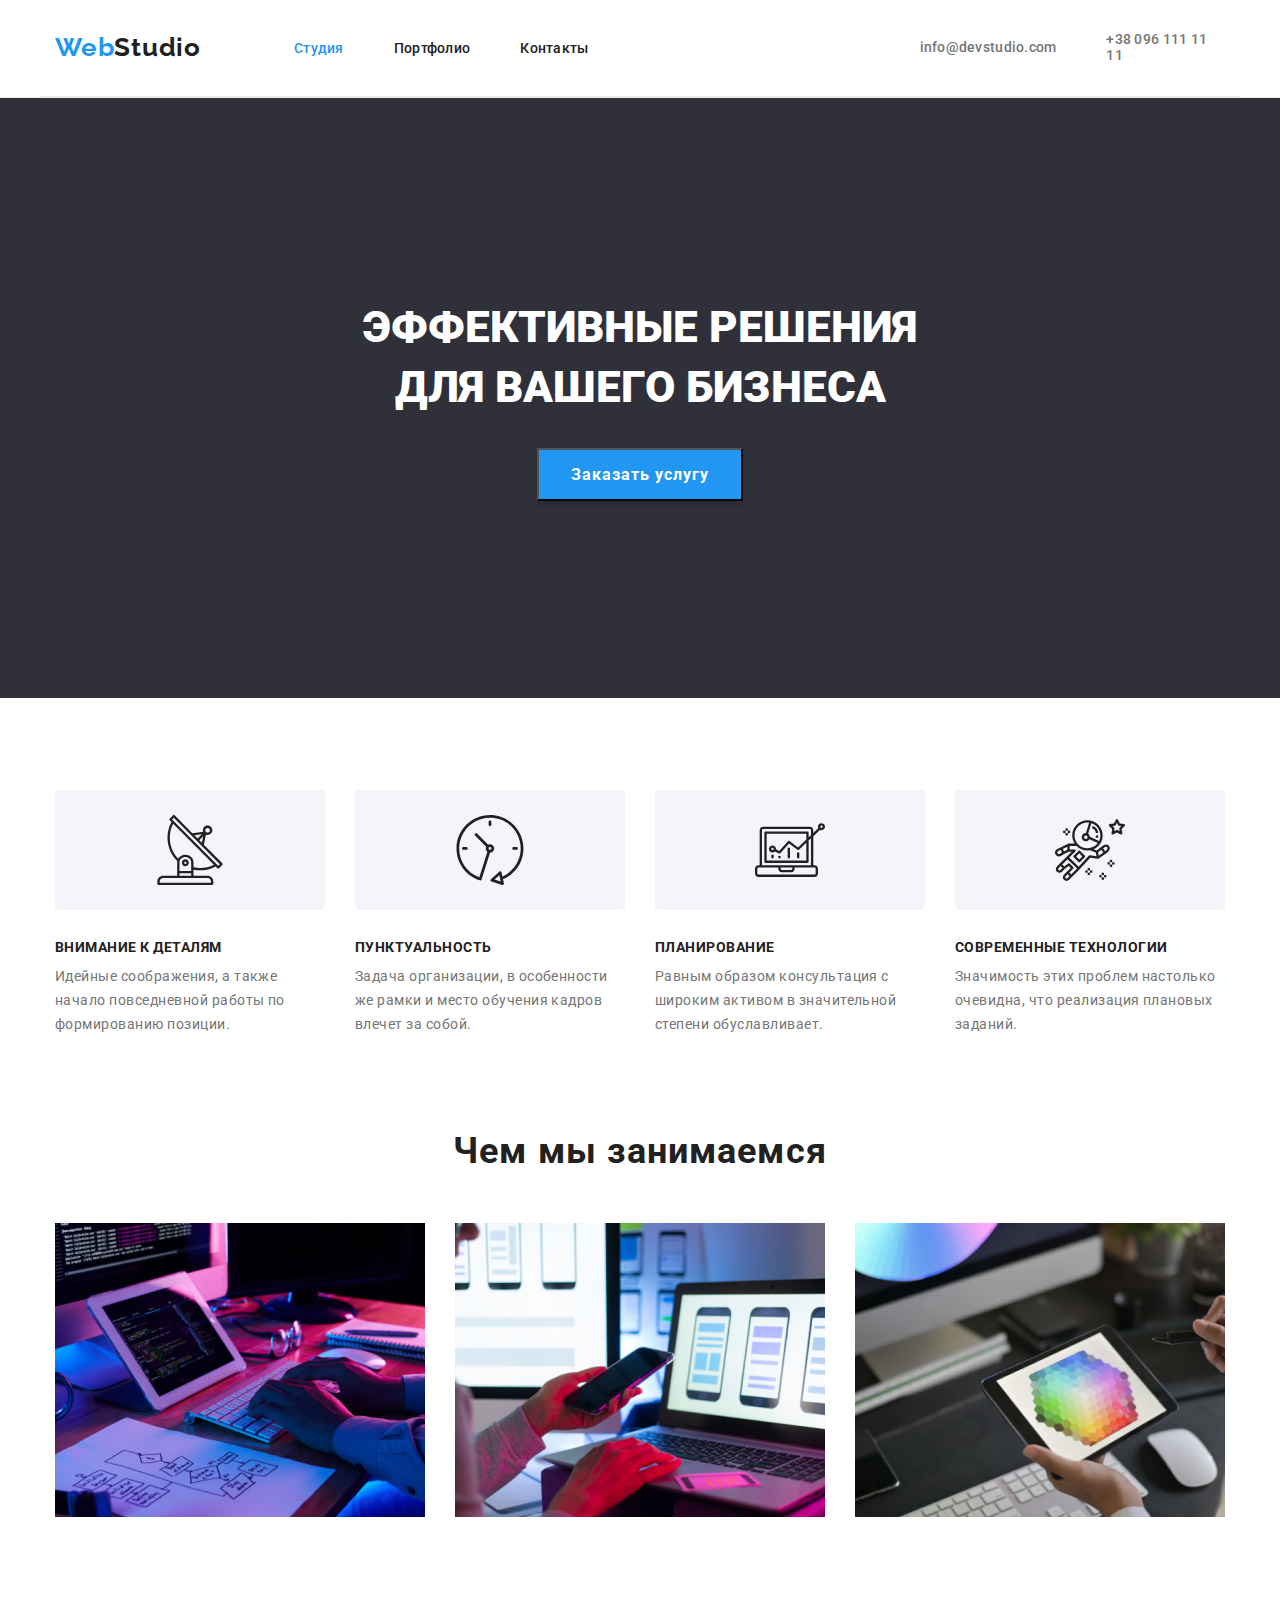
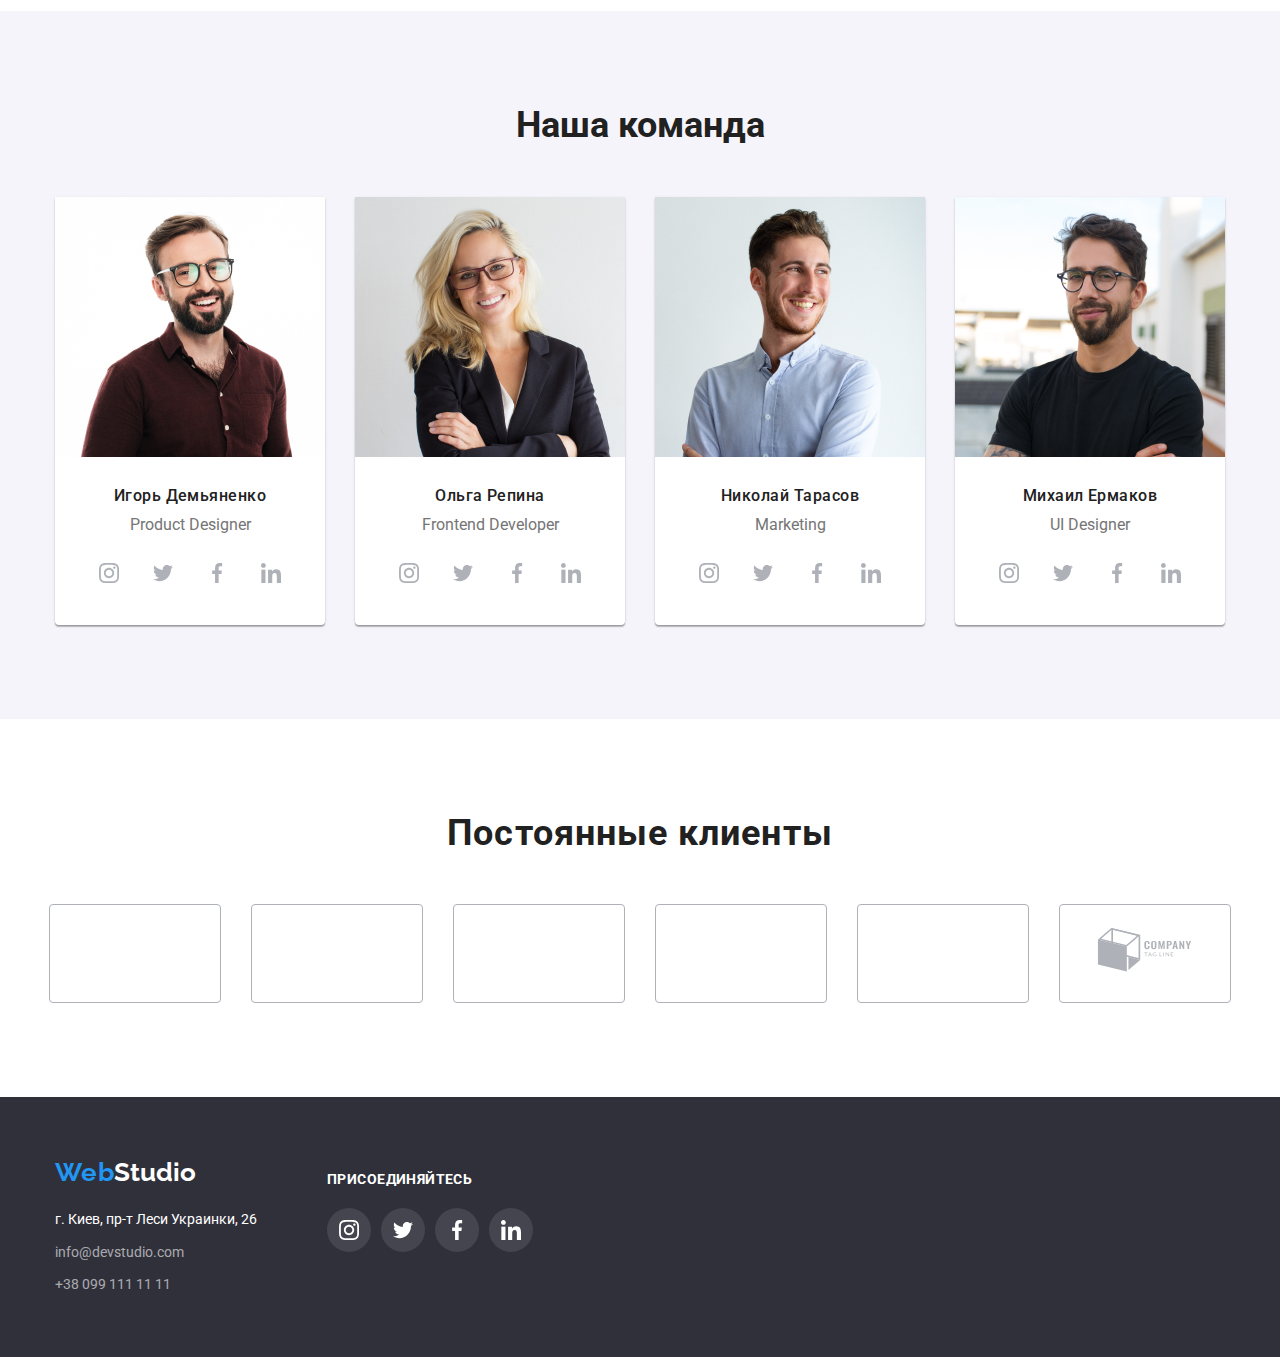
==== commit fe2928a1: "complete-4" ====
--- a/index.html
+++ b/index.html
@@ -105,24 +105,32 @@
                     <p class="name-info">Product Designer</p>
                     <ul class="icon-names-info">
                         <li class="icon-list">
+                            <a href="">
                             <svg class="icon-name" width="20" height="20">
                                 <use href="./images/symbol-defs.svg#instagram"></use>
                             </svg>
-                        </li>
-                        <li class="icon-list">
+                        </a>
+                        </li>
+                        <li class="icon-list">
+                            <a href="">
                             <svg class="icon-name" width="20" height="20">
                                 <use href="./images/symbol-defs.svg#twitter"></use>
                             </svg>
-                        </li>
-                        <li class="icon-list">
+                        </a>
+                        </li>
+                        <li class="icon-list">
+                            <a href="">
                             <svg class="icon-name" width="20" height="20">
                                 <use href="./images/symbol-defs.svg#facebook"></use>
                             </svg>
-                        </li>
-                        <li class="icon-list">
+                        </a>
+                        </li>
+                        <li class="icon-list">
+                            <a href="">
                             <svg class="icon-name" width="20" height="20">
                                 <use href="./images/symbol-defs.svg#linkedin"></use>
-                            </svg>                  
+                            </svg>  
+                        </a>                
                         </li>
                     </ul>
                 </div>
@@ -134,24 +142,32 @@
                     <p class="name-info">Frontend Developer</p>
                     <ul class="icon-names-info">
                         <li class="icon-list">
+                            <a href="">
                             <svg class="icon-name" width="20" height="20">
                                 <use href="./images/symbol-defs.svg#instagram"></use>
                             </svg>
-                        </li>
-                        <li class="icon-list">
+                        </a>
+                        </li>
+                        <li class="icon-list">
+                            <a href="">
                             <svg class="icon-name" width="20" height="20">
                                 <use href="./images/symbol-defs.svg#twitter"></use>
                             </svg>
-                        </li>
-                        <li class="icon-list">
+                        </a>
+                        </li>
+                        <li class="icon-list">
+                            <a href="">
                             <svg class="icon-name" width="20" height="20">
                                 <use href="./images/symbol-defs.svg#facebook"></use>
                             </svg>
-                        </li>
-                        <li class="icon-list">
+                        </a>
+                        </li>
+                        <li class="icon-list">
+                            <a href="">
                             <svg class="icon-name" width="20" height="20">
                                 <use href="./images/symbol-defs.svg#linkedin"></use>
-                            </svg>                  
+                            </svg> 
+                        </a>                 
                         </li>
                     </ul>
                 </div>
@@ -163,24 +179,32 @@
                     <p class="name-info">Marketing</p>
                     <ul class="icon-names-info">
                         <li class="icon-list">
+                            <a href="">
                             <svg class="icon-name" width="20" height="20">
                                 <use href="./images/symbol-defs.svg#instagram"></use>
                             </svg>
-                        </li>
-                        <li class="icon-list">
+                        </a>
+                        </li>
+                        <li class="icon-list">
+                            <a href="">
                             <svg class="icon-name" width="20" height="20">
                                 <use href="./images/symbol-defs.svg#twitter"></use>
                             </svg>
-                        </li>
-                        <li class="icon-list">
+                        </a>
+                        </li>
+                        <li class="icon-list">
+                            <a href="">
                             <svg class="icon-name" width="20" height="20">
                                 <use href="./images/symbol-defs.svg#facebook"></use>
                             </svg>
-                        </li>
-                        <li class="icon-list">
+                        </a>
+                        </li>
+                        <li class="icon-list">
+                            <a href="">
                             <svg class="icon-name" width="20" height="20">
                                 <use href="./images/symbol-defs.svg#linkedin"></use>
-                            </svg>                  
+                            </svg>  
+                        </a>                
                         </li>
                     </ul>
                 </div>
@@ -192,24 +216,32 @@
                     <p class="name-info">UI Designer</p>
                     <ul class="icon-names-info">
                         <li class="icon-list">
+                            <a href="">
                             <svg class="icon-name" width="20" height="20">
                                 <use href="./images/symbol-defs.svg#instagram"></use>
                             </svg>
-                        </li>
-                        <li class="icon-list">
+                        </a>
+                        </li>
+                        <li class="icon-list">
+                            <a href="">
                             <svg class="icon-name" width="20" height="20">
                                 <use href="./images/symbol-defs.svg#twitter"></use>
                             </svg>
-                        </li>
-                        <li class="icon-list">
+                        </a>
+                        </li>
+                        <li class="icon-list">
+                            <a href="">
                             <svg class="icon-name" width="20" height="20">
                                 <use href="./images/symbol-defs.svg#facebook"></use>
                             </svg>
-                        </li>
-                        <li class="icon-list">
+                        </a>
+                        </li>
+                        <li class="icon-list">
+                            <a href="">
                             <svg class="icon-name" width="20" height="20">
                                 <use href="./images/symbol-defs.svg#linkedin"></use>
-                            </svg>                  
+                            </svg>
+                        </a>                  
                         </li>
                     </ul>
                 </div>
@@ -222,34 +254,46 @@
             <h2 class="clients-title">Постоянные клиенты</h2>
         <ul class="clients">
             <li class="clients-icon">
+            <a href="">
                 <svg class="icon-client" width="106" height="60">
                     <use href="./images/symbol-defs.svg#Logo"></use>
                 </svg>
-            </li>
-            <li class="clients-icon">
+            </a>
+            </li>
+            <li class="clients-icon">
+                <a href="">
                 <svg class="icon-client" width="106" height="60">
                     <use href="./images/symbol-defs.svg#Logo-1"></use>
                 </svg>
-            </li>
-            <li class="clients-icon">
+            </a>
+            </li>
+            <li class="clients-icon">
+                <a href="">
                 <svg class="icon-client" width="106" height="60">
                     <use href="./images/symbol-defs.svg#Logo-2"></use>
                 </svg>
-            </li>
-            <li class="clients-icon">
+            </a>
+            </li>
+            <li class="clients-icon">
+                <a href="">
                 <svg class="icon-client" width="106" height="60">
                     <use href="./images/symbol-defs.svg#Logo-3"></use>
                 </svg>
-            </li>
-            <li class="clients-icon">
+            </a>
+            </li>
+            <li class="clients-icon">
+                <a href="">
                 <svg class="icon-client" width="106" height="60">
                     <use href="./images/symbol-defs.svg#Logo-4"></use>
                 </svg>
+            </a>
             </li>  
             <li class="clients-icon">
+                <a href="">
                 <svg class="icon-client" width="106" height="60">
                     <use href="./images/symbol-defs.svg#Logo-5"></use>
                 </svg>
+            </a>
             </li>  
         </ul>
         </div>
@@ -271,24 +315,32 @@
         <p class="join">ПРИСОЕДИНЯЙТЕСЬ</p>
         <ul class="icon-footer-info">
             <li class="icon-list-footer">
+                <a href="">
                 <svg class="icon-footer" width="20" height="20">
                     <use href="./images/symbol-defs.svg#instagram"></use>
                 </svg>
+            </a>
             </li>
             <li class="icon-list-footer">
+                <a href="">
                 <svg class="icon-footer" width="20" height="20">
                     <use href="./images/symbol-defs.svg#twitter"></use>
                 </svg>
+            </a>
             </li>
             <li class="icon-list-footer">
+                <a href="">
                 <svg class="icon-footer" width="20" height="20">
                     <use href="./images/symbol-defs.svg#facebook"></use>
                 </svg>
+            </a>
             </li>
             <li class="icon-list-footer">
+                <a href="">
                 <svg class="icon-footer" width="20" height="20">
                     <use href="./images/symbol-defs.svg#linkedin"></use>
-                </svg>                  
+                </svg>
+            </a>                  
             </li>
         </ul>
         </div>
--- a/css/styles.css
+++ b/css/styles.css
@@ -182,6 +182,7 @@
 .icon-footer{
     display: flex;
     align-items: center;
+    fill: var(--animatmaion-button-focus);
 }
 .icon-list-footer{
     padding: 12px;
@@ -195,13 +196,16 @@
 .join-place{
     margin-top: 15px;
     margin-left: 70px;
-    fill: var(--animatmaion-button-focus);
 }
 .icon-footer-info .icon-list-footer:not(:last-child){
     margin-right: 10px;
 }
 .join{
-    color: var(--address);   
+    font-weight: bold;
+    font-size: 14px;
+    line-height: 1.14;
+    letter-spacing: 0.03em;
+    color: var(--address); 
 }
 
  /* INDEX-MAIN */
@@ -220,6 +224,7 @@
     margin-right: auto;
     background-position: center;
     background-image: url("../images/background-hero.jpg");
+    background-image: linear-gradient(rgba(47, 48, 58, 0.4));
 }
  .hero{
      background-color: var(--background-hero);
@@ -265,6 +270,7 @@
     padding: 25px 100px;
     margin-bottom: 30px;
     background-color: var(--icon-background);
+    border-radius: 4px;
 }
 .icon-first{
     fill:var(--text-color);
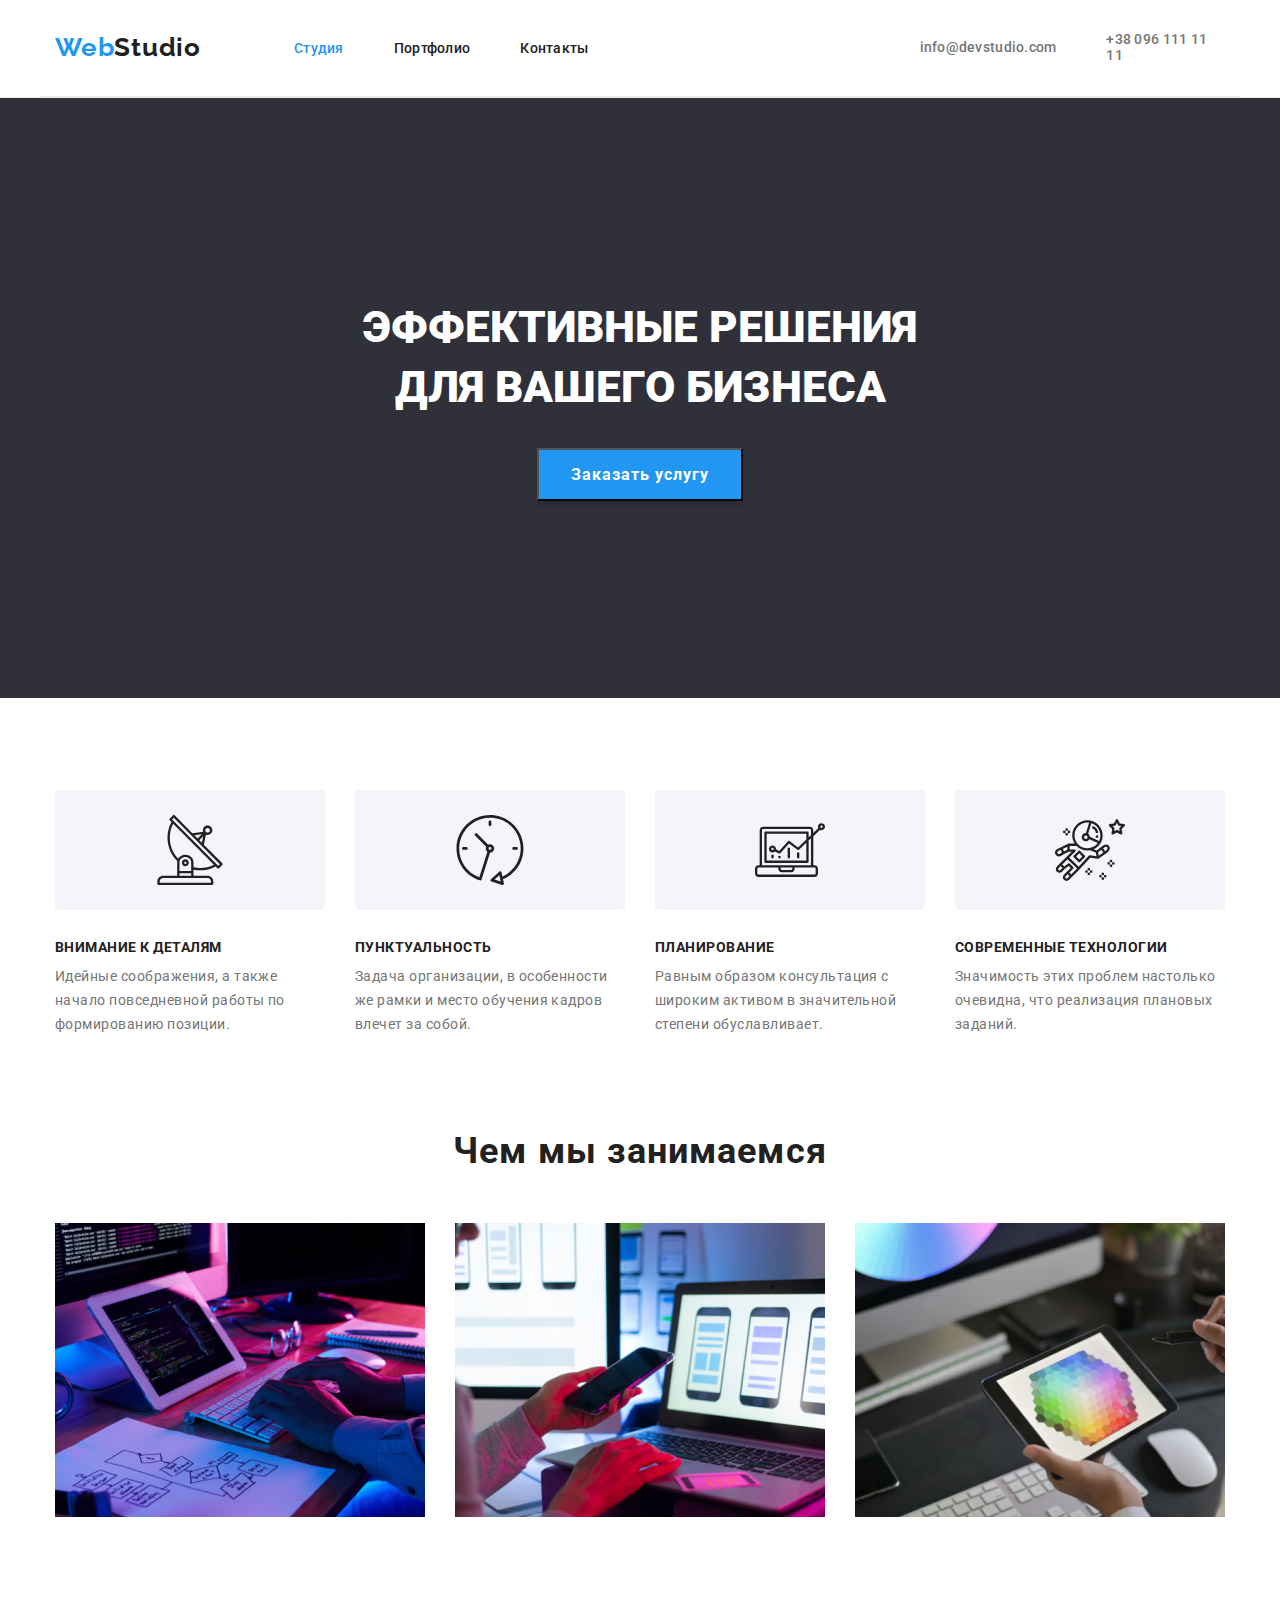
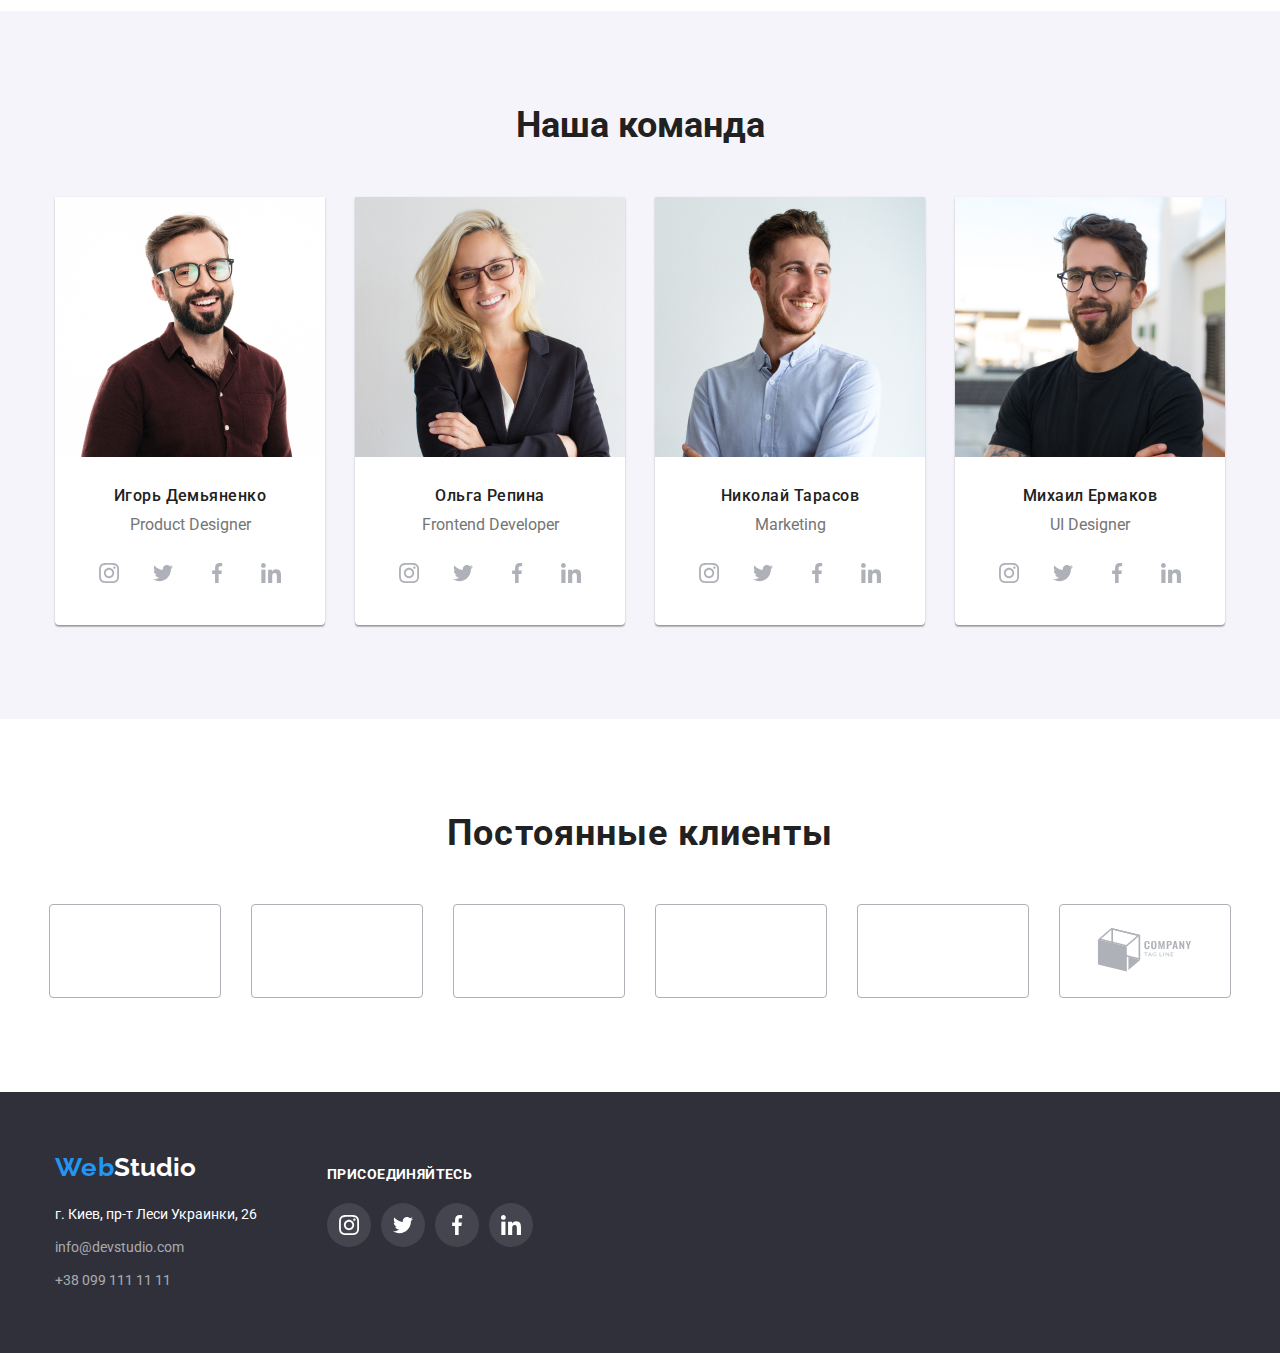
==== commit da68071c: "complete5" ====
--- a/index.html
+++ b/index.html
@@ -105,28 +105,28 @@
                     <p class="name-info">Product Designer</p>
                     <ul class="icon-names-info">
                         <li class="icon-list">
-                            <a href="">
+                            <a class="icon-element" href="">
                             <svg class="icon-name" width="20" height="20">
                                 <use href="./images/symbol-defs.svg#instagram"></use>
                             </svg>
                         </a>
                         </li>
                         <li class="icon-list">
-                            <a href="">
+                            <a class="icon-element" href="">
                             <svg class="icon-name" width="20" height="20">
                                 <use href="./images/symbol-defs.svg#twitter"></use>
                             </svg>
                         </a>
                         </li>
                         <li class="icon-list">
-                            <a href="">
+                            <a class="icon-element" href="">
                             <svg class="icon-name" width="20" height="20">
                                 <use href="./images/symbol-defs.svg#facebook"></use>
                             </svg>
                         </a>
                         </li>
                         <li class="icon-list">
-                            <a href="">
+                            <a class="icon-element" href="">
                             <svg class="icon-name" width="20" height="20">
                                 <use href="./images/symbol-defs.svg#linkedin"></use>
                             </svg>  
@@ -142,32 +142,32 @@
                     <p class="name-info">Frontend Developer</p>
                     <ul class="icon-names-info">
                         <li class="icon-list">
-                            <a href="">
+                            <a class="icon-element" href="">
                             <svg class="icon-name" width="20" height="20">
                                 <use href="./images/symbol-defs.svg#instagram"></use>
                             </svg>
                         </a>
                         </li>
                         <li class="icon-list">
-                            <a href="">
+                            <a class="icon-element" href="">
                             <svg class="icon-name" width="20" height="20">
                                 <use href="./images/symbol-defs.svg#twitter"></use>
                             </svg>
                         </a>
                         </li>
                         <li class="icon-list">
-                            <a href="">
+                            <a class="icon-element" href="">
                             <svg class="icon-name" width="20" height="20">
                                 <use href="./images/symbol-defs.svg#facebook"></use>
                             </svg>
                         </a>
                         </li>
                         <li class="icon-list">
-                            <a href="">
+                            <a class="icon-element" href="">
                             <svg class="icon-name" width="20" height="20">
                                 <use href="./images/symbol-defs.svg#linkedin"></use>
-                            </svg> 
-                        </a>                 
+                            </svg>  
+                        </a>                
                         </li>
                     </ul>
                 </div>
@@ -179,28 +179,28 @@
                     <p class="name-info">Marketing</p>
                     <ul class="icon-names-info">
                         <li class="icon-list">
-                            <a href="">
+                            <a class="icon-element" href="">
                             <svg class="icon-name" width="20" height="20">
                                 <use href="./images/symbol-defs.svg#instagram"></use>
                             </svg>
                         </a>
                         </li>
                         <li class="icon-list">
-                            <a href="">
+                            <a class="icon-element" href="">
                             <svg class="icon-name" width="20" height="20">
                                 <use href="./images/symbol-defs.svg#twitter"></use>
                             </svg>
                         </a>
                         </li>
                         <li class="icon-list">
-                            <a href="">
+                            <a class="icon-element" href="">
                             <svg class="icon-name" width="20" height="20">
                                 <use href="./images/symbol-defs.svg#facebook"></use>
                             </svg>
                         </a>
                         </li>
                         <li class="icon-list">
-                            <a href="">
+                            <a class="icon-element" href="">
                             <svg class="icon-name" width="20" height="20">
                                 <use href="./images/symbol-defs.svg#linkedin"></use>
                             </svg>  
@@ -216,32 +216,32 @@
                     <p class="name-info">UI Designer</p>
                     <ul class="icon-names-info">
                         <li class="icon-list">
-                            <a href="">
+                            <a class="icon-element" href="">
                             <svg class="icon-name" width="20" height="20">
                                 <use href="./images/symbol-defs.svg#instagram"></use>
                             </svg>
                         </a>
                         </li>
                         <li class="icon-list">
-                            <a href="">
+                            <a class="icon-element" href="">
                             <svg class="icon-name" width="20" height="20">
                                 <use href="./images/symbol-defs.svg#twitter"></use>
                             </svg>
                         </a>
                         </li>
                         <li class="icon-list">
-                            <a href="">
+                            <a class="icon-element" href="">
                             <svg class="icon-name" width="20" height="20">
                                 <use href="./images/symbol-defs.svg#facebook"></use>
                             </svg>
                         </a>
                         </li>
                         <li class="icon-list">
-                            <a href="">
+                            <a class="icon-element" href="">
                             <svg class="icon-name" width="20" height="20">
                                 <use href="./images/symbol-defs.svg#linkedin"></use>
-                            </svg>
-                        </a>                  
+                            </svg>  
+                        </a>                
                         </li>
                     </ul>
                 </div>
@@ -254,42 +254,42 @@
             <h2 class="clients-title">Постоянные клиенты</h2>
         <ul class="clients">
             <li class="clients-icon">
-            <a href="">
+            <a class="element-client" href="">
                 <svg class="icon-client" width="106" height="60">
                     <use href="./images/symbol-defs.svg#Logo"></use>
                 </svg>
             </a>
             </li>
             <li class="clients-icon">
-                <a href="">
+                <a class="element-client" href="">
                 <svg class="icon-client" width="106" height="60">
                     <use href="./images/symbol-defs.svg#Logo-1"></use>
                 </svg>
             </a>
             </li>
             <li class="clients-icon">
-                <a href="">
+                <a class="element-client" href="">
                 <svg class="icon-client" width="106" height="60">
                     <use href="./images/symbol-defs.svg#Logo-2"></use>
                 </svg>
             </a>
             </li>
             <li class="clients-icon">
-                <a href="">
+                <a class="element-client" href="">
                 <svg class="icon-client" width="106" height="60">
                     <use href="./images/symbol-defs.svg#Logo-3"></use>
                 </svg>
             </a>
             </li>
             <li class="clients-icon">
-                <a href="">
+                <a class="element-client" href="">
                 <svg class="icon-client" width="106" height="60">
                     <use href="./images/symbol-defs.svg#Logo-4"></use>
                 </svg>
             </a>
             </li>  
             <li class="clients-icon">
-                <a href="">
+                <a class="element-client" href="">
                 <svg class="icon-client" width="106" height="60">
                     <use href="./images/symbol-defs.svg#Logo-5"></use>
                 </svg>
@@ -315,28 +315,28 @@
         <p class="join">ПРИСОЕДИНЯЙТЕСЬ</p>
         <ul class="icon-footer-info">
             <li class="icon-list-footer">
-                <a href="">
+                <a href="" class="icon-footer-element">
                 <svg class="icon-footer" width="20" height="20">
                     <use href="./images/symbol-defs.svg#instagram"></use>
                 </svg>
             </a>
             </li>
             <li class="icon-list-footer">
-                <a href="">
+                <a href="" class="icon-footer-element">
                 <svg class="icon-footer" width="20" height="20">
                     <use href="./images/symbol-defs.svg#twitter"></use>
                 </svg>
             </a>
             </li>
             <li class="icon-list-footer">
-                <a href="">
+                <a href="" class="icon-footer-element">
                 <svg class="icon-footer" width="20" height="20">
                     <use href="./images/symbol-defs.svg#facebook"></use>
                 </svg>
             </a>
             </li>
             <li class="icon-list-footer">
-                <a href="">
+                <a href="" class="icon-footer-element">
                 <svg class="icon-footer" width="20" height="20">
                     <use href="./images/symbol-defs.svg#linkedin"></use>
                 </svg>
--- a/css/styles.css
+++ b/css/styles.css
@@ -10,7 +10,7 @@
     --animation-links: #2196F3;
     --animation-bottons: #2196F3;
     --buttons-background: #F5F4FA;
-    --animatmaion-button-focus:#ffffff;
+    --animation-button-focus:#ffffff;
     --logo: #2196F3; 
     --log:#ffffff;
     --address:#ffffff;
@@ -31,7 +31,9 @@
     font-weight: normal;
     color: var(--text-color);
  }
- a {text-decoration: none}
+ a {text-decoration: none;
+    
+}
  ul{list-style: none}
     h1,
     h2,
@@ -122,11 +124,12 @@
         color:var(--animation-links);
         fill:var(--animation-links);
 }
-.header-contact:focus .icon-mail, .header-contact:hover .icon-mail  {
+.header-contact:focus .icon-phone, .header-contact:hover .icon-phone  {
     color:var(--animation-links);
     fill:var(--animation-links);
 }
-.header-contact:focus .icon-phone, .header-contact:hover .icon-phone  {
+.header-contact:focus .icon-mail, .header-contact:hover .icon-mail
+   {
     color:var(--animation-links);
     fill:var(--animation-links);
 }
@@ -182,14 +185,18 @@
 .icon-footer{
     display: flex;
     align-items: center;
-    fill: var(--animatmaion-button-focus);
+    fill: var(--animation-button-focus);
 }
 .icon-list-footer{
+    display: flex;
+    align-items: center;
+}
+.icon-footer-element{
     padding: 12px;
     background: rgba(255, 255, 255, 0.1);
     border-radius: 50%;
 }
-.icon-list-footer:hover, .icon-list-footer:focus{
+.icon-footer-element:hover, .icon-footer-element:focus{
 background-color: var(--animation-bottons);
 cursor: pointer;
 }
@@ -324,19 +331,33 @@
 .clients{
     display: flex;
     margin-top: 50px;
-}
+ }
 .clients-icon{
-    border: 1px solid var(--icon-names-color);
-    border-radius: 4px;
-    padding: 16px 32px;
-    cursor: pointer;
+display: flex;
+}
+.element-client{
+ display: flex;
+ padding: 16px 32px;
+ border: 1px solid var(--icon-names-color);
+ border-radius: 4px;
+ cursor: pointer;
 }
 .icon-client{
+    display: flex;
     fill: var(--icon-names-color);
 }
-.clients-icon:hover .icon-client, .clients-icon:focus .icon-client{
+.element-client:hover,
+.element-client:focus 
+{
+    border-color: var(--animation-bottons) ;
+}
+.element-client:hover .icon-client,
+.element-client:focus .icon-client
+{
     fill: var(--animation-bottons);
-}
+    border-color: var(--animation-bottons) ;
+}
+
 .clients .clients-icon:not(:last-child){
 margin-right: 30px;
 }
@@ -345,11 +366,6 @@
 background-color: var(--background-section-three);
 align-items: center;
 }
-.card-three{
-    display: flex;
-    flex-direction: column;
-    align-items: center;
-}
 .title-three{
     font-weight: bold;
     font-size: 36px;
@@ -369,8 +385,7 @@
     display: flex;
     flex-direction: column;
     align-items: center;
-    padding-top: 30px;
-    padding-bottom: 30px;
+    padding: 30px 32px;
 
 }
 .name{
@@ -391,18 +406,23 @@
 .name-info{
     font-size: 16px;
     line-height: 1.18;
+    margin-bottom: 16px;
     color: var(--under-text-color);
 }
 .icon-names-info{
     display: flex;
-    margin-top: 16px;
 }
 .icon-list{
+    display: flex;
+    align-items: center;
     background-color:var(--background-color);
+}
+.icon-element{
+    display: flex;
+    padding: 12px;
     border-radius: 50%;
-    padding: 12px;
-}
-.icon-list:hover, .icon-list:focus{
+}
+.icon-element:hover, .icon-element:focus{
     background-color: var(--animation-bottons) ;
     fill: var(--background-color);
     cursor:pointer;
@@ -415,7 +435,7 @@
     display: flex;
     align-items: center;
 }
-.icon-list:hover .icon-name, .icon-list:focus .icon-name{
+.icon-element:hover .icon-name, .icon-element:focus .icon-name{
     fill: var(--background-color);
 }
 /* PORTFOLIO-MAIN */
@@ -472,10 +492,12 @@
 margin-right:30px;
 margin-bottom: 30px;
 }
-.portfolio-item:focus, .portfolio-item:hover{
+.portfolio-element{
+    display: block;
+}
+.portfolio-element:focus, .portfolio-element:hover{
     box-shadow: 0px 1px 1px rgba(0, 0, 0, 0.12), 0px 4px 4px 
-    rgba(0, 0, 0, 0.06), 1px 4px 6px rgba(0, 0, 0, 0.16);
-}
+    rgba(0, 0, 0, 0.06), 1px 4px 6px rgba(0, 0, 0, 0.16);}
 .portfolio-info{
 border-left: 1px solid var(--border-color);
 border-bottom: 1px solid var(--border-color);
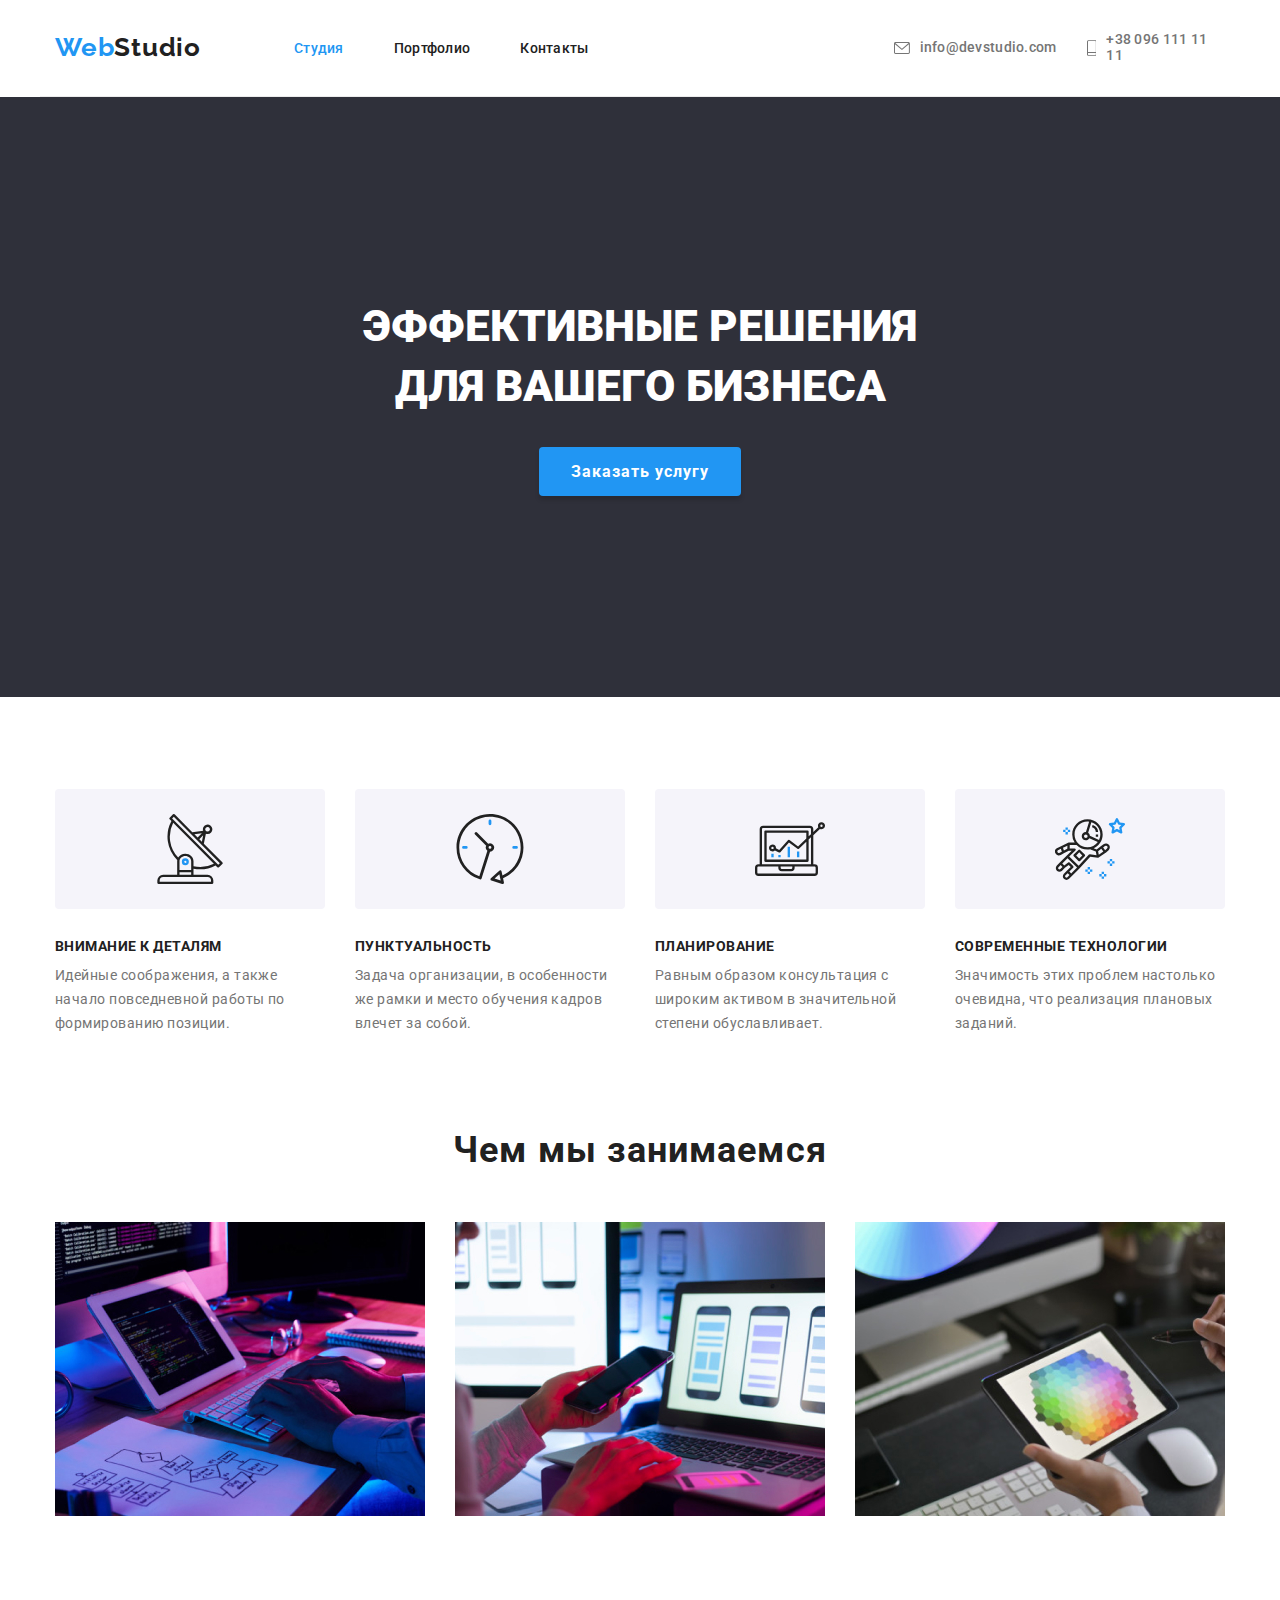
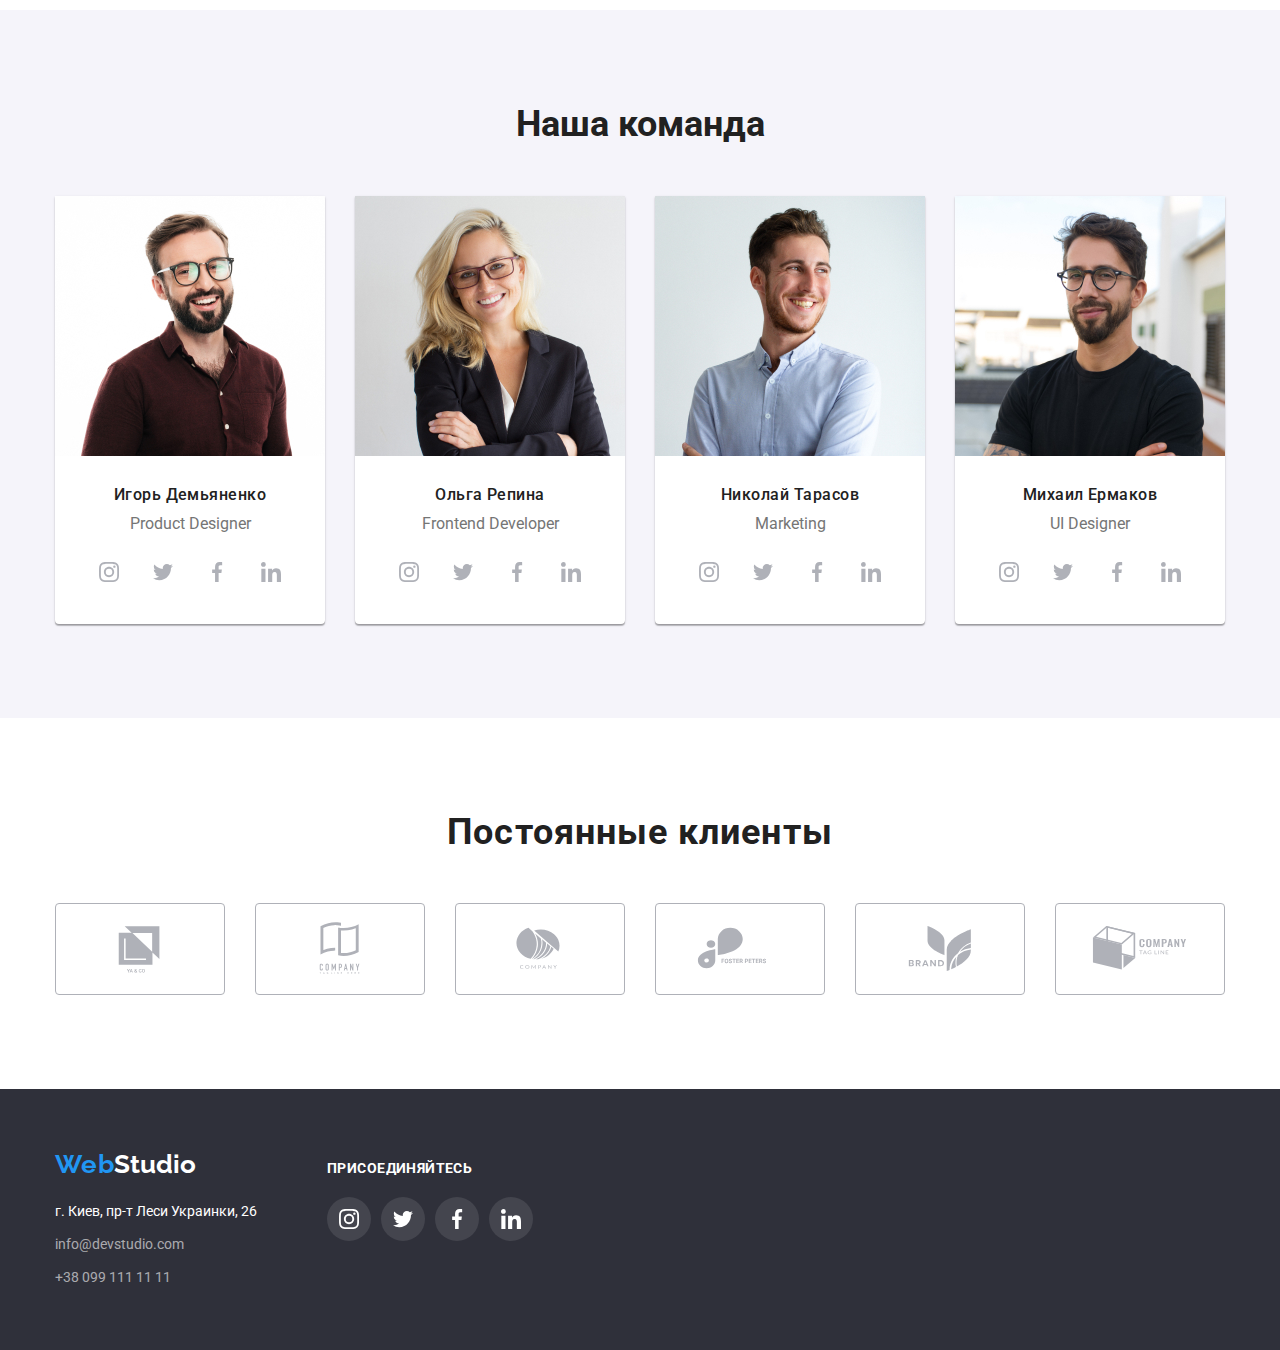
==== commit 91c7ca14: "cop" ====
--- a/index.html
+++ b/index.html
@@ -11,7 +11,7 @@
 </head>
 <body>
     <header class="header">
-        <div class="conteiner header">
+        <div class="conteiner header-conteiner">
         <nav class="nav">
             <a class="logo" href="index.html"><span class="web">Web</span><span class="studio">Studio</span></a>
             <ul class="menu-list">
--- a/css/styles.css
+++ b/css/styles.css
@@ -58,7 +58,7 @@
     padding-bottom: 94px;
 }
  /* HEADER */
- .header{
+ .header-conteiner{
     display:flex;
     border-bottom: 1px solid var(--border-color-header);
 }
@@ -85,6 +85,10 @@
 .contacts-list .contact-item:last-child{
     margin-left: 30px;
  }
+ .logo{
+    padding-top: 24px;
+    padding-bottom: 25px;
+ }
  .web, .studio{
     font-family: Raleway;
     font-weight: bold;
@@ -92,7 +96,6 @@
     line-height: 1.19; 
     color: var(--text-color);
     letter-spacing: 0.03em;
-    
 }
  .web{
      color:var(--logo);
@@ -176,6 +179,7 @@
 }
 .conteiner-position{
     display: flex;
+    align-items: baseline;
 }
 .icon-footer-info{
     display: flex;
@@ -201,8 +205,7 @@
 cursor: pointer;
 }
 .join-place{
-    margin-top: 15px;
-    margin-left: 70px;
+    margin-left:70px;
 }
 .icon-footer-info .icon-list-footer:not(:last-child){
     margin-right: 10px;
@@ -265,6 +268,8 @@
      justify-content: center;
      margin: auto;
      box-shadow: 0px 4px 4px rgba(0, 0, 0, 0.15);
+     border:0;
+     border-radius: 4px;
 }
 /* section-one */
 .list-first{
@@ -274,7 +279,9 @@
 .icon-background{
     display: flex;
     justify-content: center;
-    padding: 25px 100px;
+    align-items: center;
+    width: 270px;
+    height: 120px;
     margin-bottom: 30px;
     background-color: var(--icon-background);
     border-radius: 4px;
@@ -334,10 +341,15 @@
  }
 .clients-icon{
 display: flex;
+width: 170px;
+ height: 92px;
 }
 .element-client{
  display: flex;
- padding: 16px 32px;
+ justify-content: center;
+ align-items: center;
+ width: 100%;
+ height: 100%;
  border: 1px solid var(--icon-names-color);
  border-radius: 4px;
  cursor: pointer;
